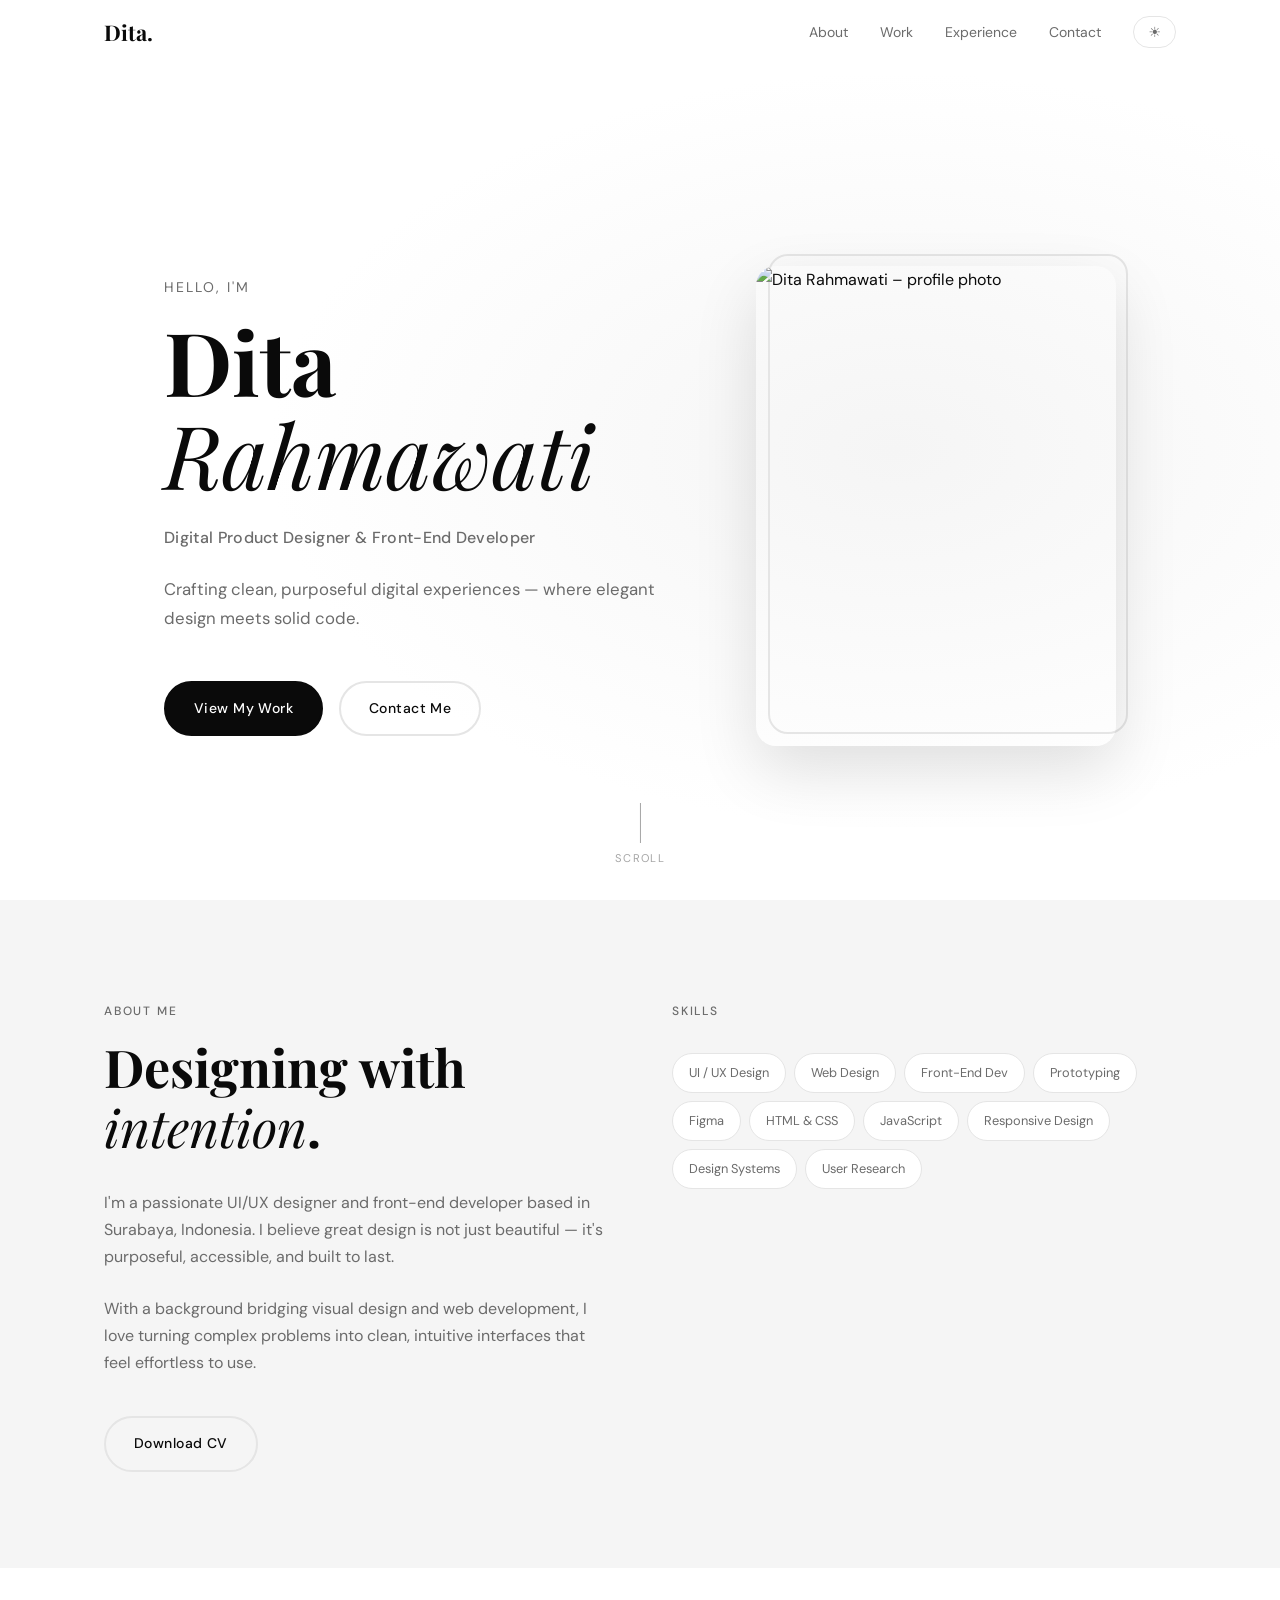
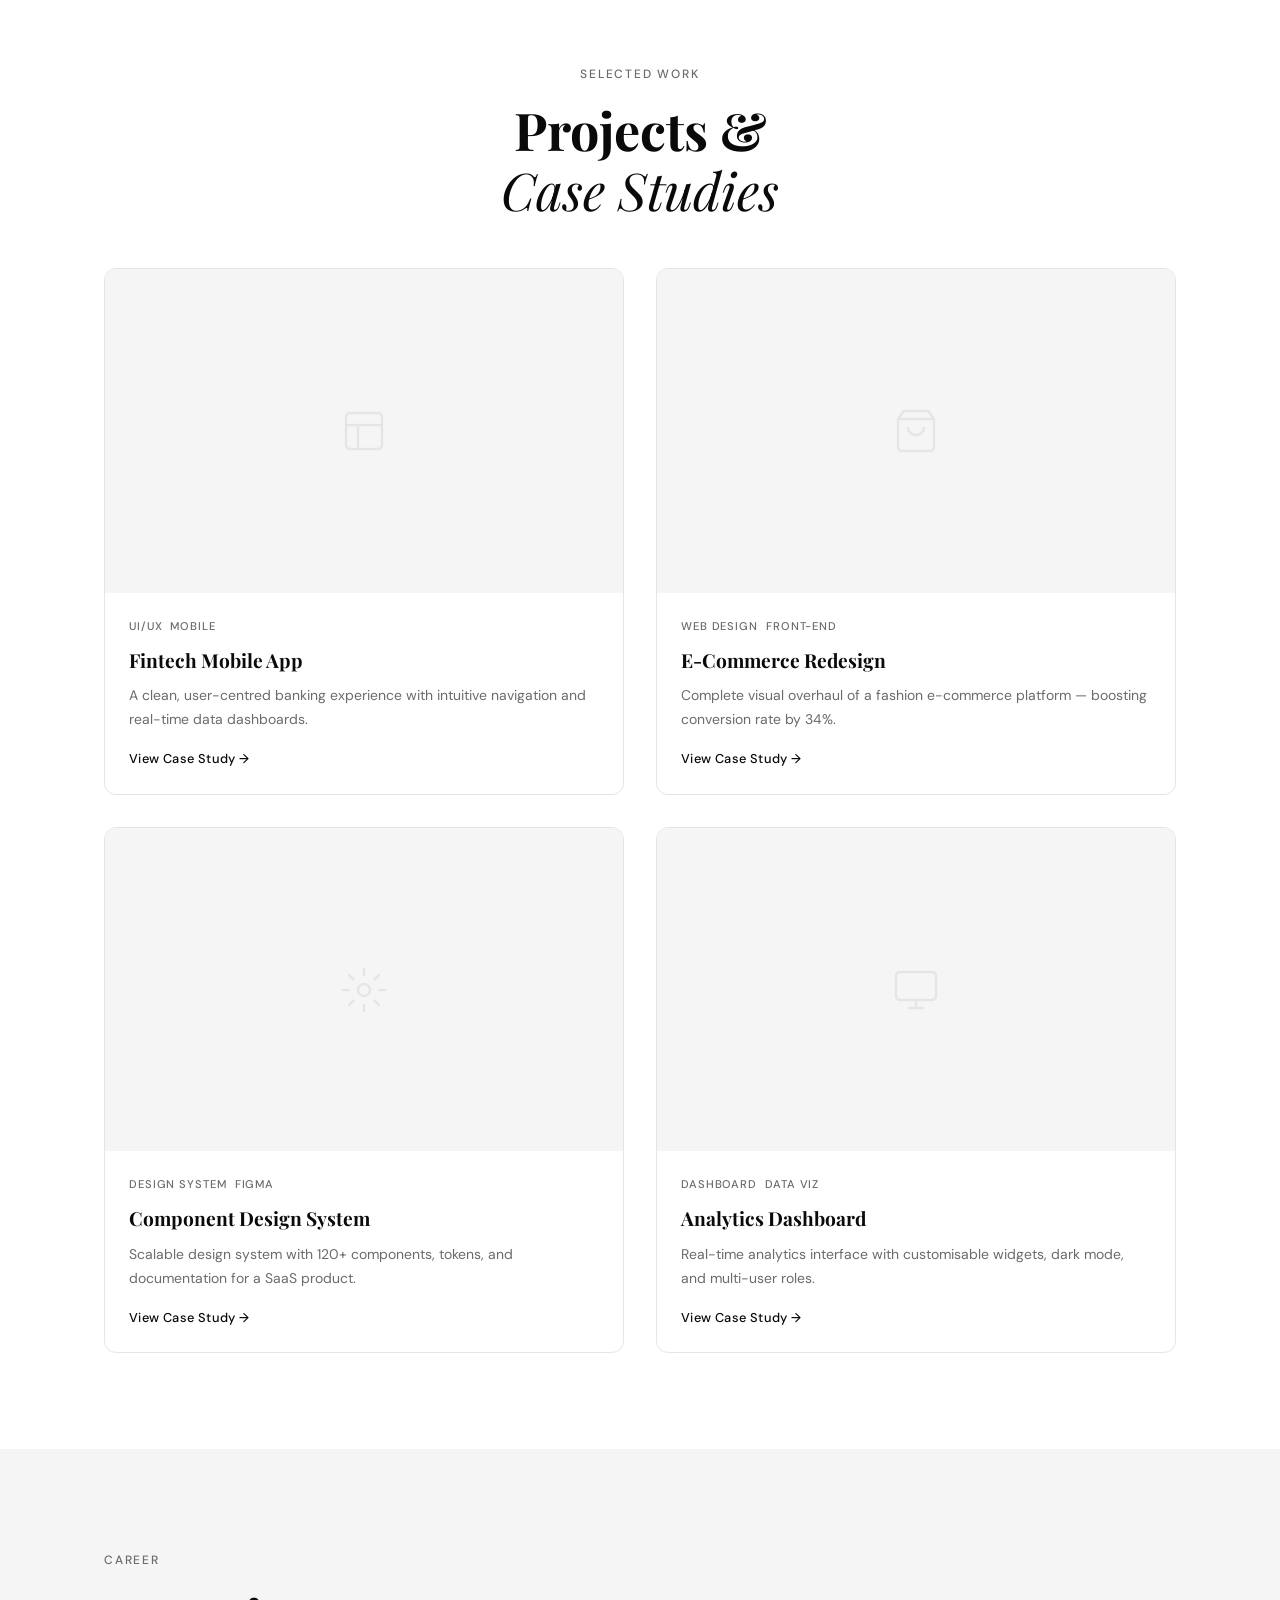
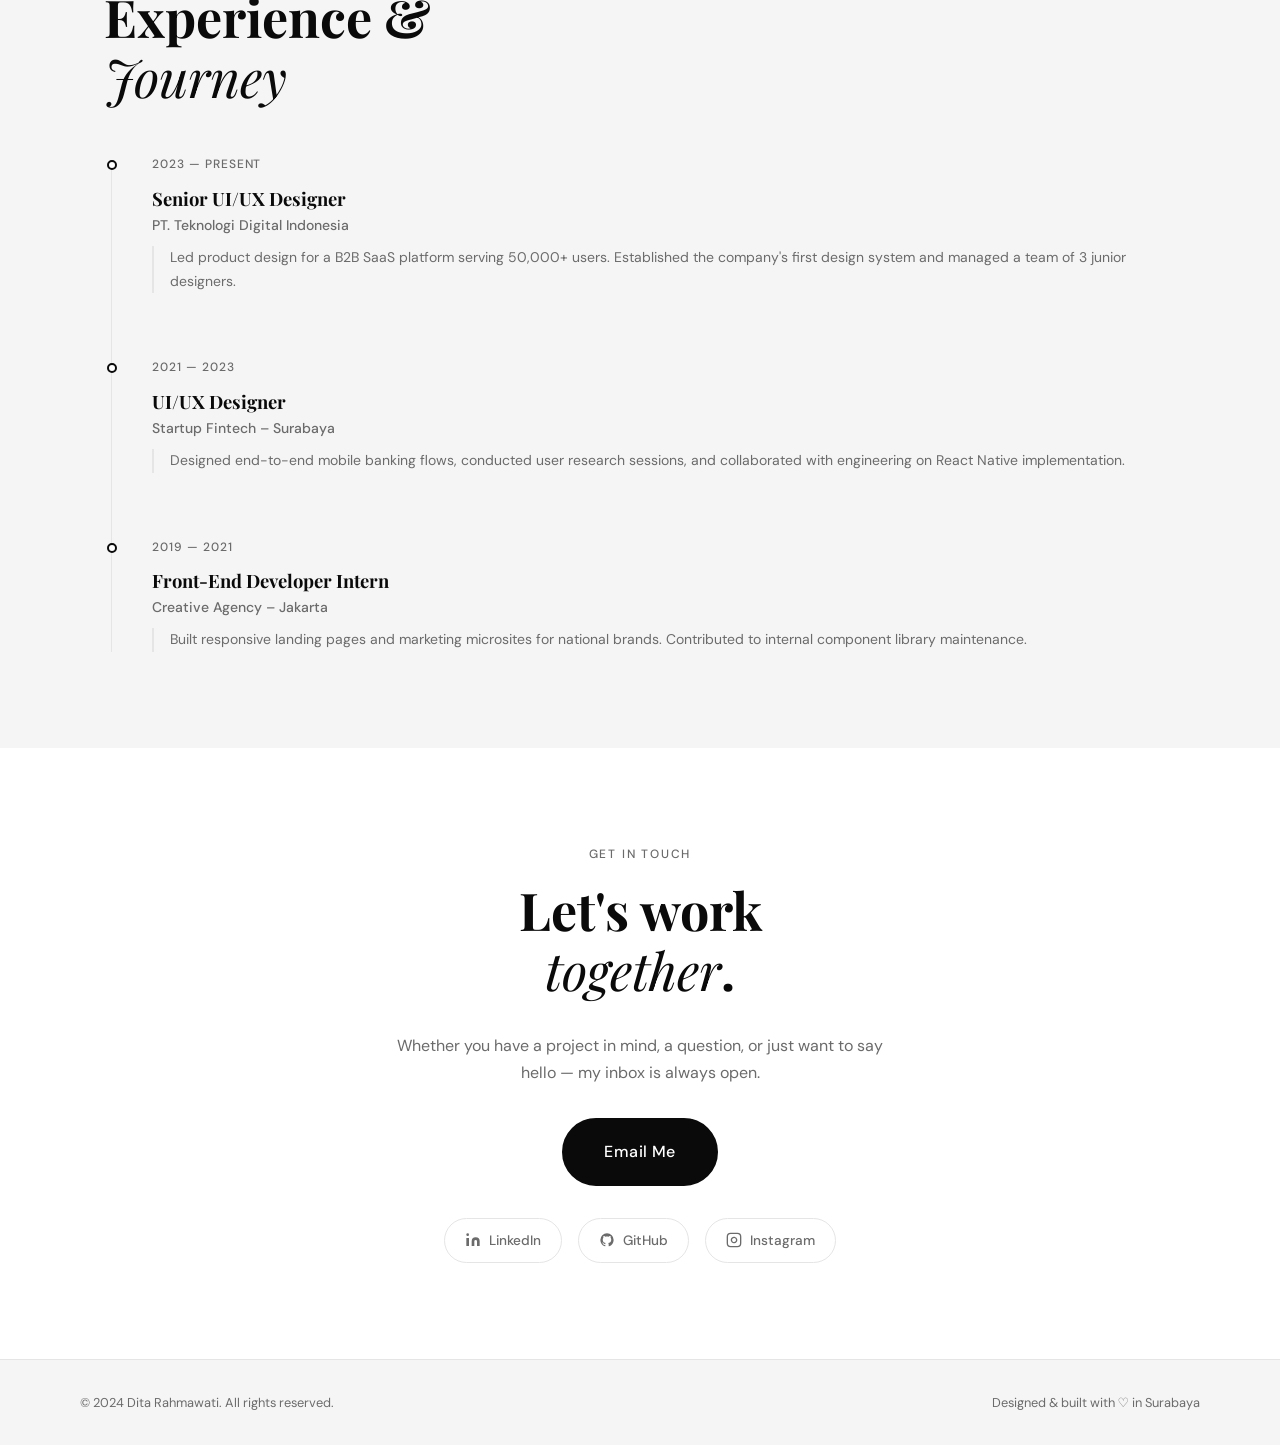
==== index.html @ f89cd0d0 "Add files via upload" ====
<!DOCTYPE html>
<html lang="en">
<head>
  <meta charset="UTF-8" />
  <meta name="viewport" content="width=device-width, initial-scale=1.0" />
  <meta name="description" content="Dita – Digital Product Designer & Developer" />
  <title>Dita | Portfolio</title>

  <!-- Google Fonts: Playfair Display + DM Sans -->
  <link rel="preconnect" href="https://fonts.googleapis.com" />
  <link rel="preconnect" href="https://fonts.gstatic.com" crossorigin />
  <link
    href="https://fonts.googleapis.com/css2?family=Playfair+Display:ital,wght@0,700;1,400&family=DM+Sans:wght@300;400;500&display=swap"
    rel="stylesheet"
  />

  <link rel="stylesheet" href="style.css" />
</head>
<body class="light-mode">

  <!-- ==============================
       NAVIGATION
  ============================== -->
  <nav id="navbar">
    <div class="nav-inner">
      <a href="#hero" class="nav-logo">Dita.</a>
      <ul class="nav-links">
        <li><a href="#about">About</a></li>
        <li><a href="#portfolio">Work</a></li>
        <li><a href="#experience">Experience</a></li>
        <li><a href="#contact">Contact</a></li>
      </ul>
      <div class="nav-actions">
        <!-- Dark mode toggle -->
        <button id="theme-toggle" aria-label="Toggle dark mode" title="Toggle dark mode">
          <span class="icon-sun">☀</span>
          <span class="icon-moon">☾</span>
        </button>
        <!-- Hamburger (mobile) -->
        <button id="hamburger" aria-label="Open menu" aria-expanded="false">
          <span></span><span></span><span></span>
        </button>
      </div>
    </div>
    <!-- Mobile drawer -->
    <div class="mobile-menu" id="mobile-menu" aria-hidden="true">
      <ul>
        <li><a href="#about" class="mob-link">About</a></li>
        <li><a href="#portfolio" class="mob-link">Work</a></li>
        <li><a href="#experience" class="mob-link">Experience</a></li>
        <li><a href="#contact" class="mob-link">Contact</a></li>
      </ul>
    </div>
  </nav>

  <!-- ==============================
       HERO SECTION
  ============================== -->
  <section id="hero">
    <div class="hero-content">
      <!-- Text side -->
      <div class="hero-text">
        <p class="hero-eyebrow">Hello, I'm</p>
        <h1 class="hero-name">Dita<br /><em>Rahmawati</em></h1>
        <p class="hero-title">Digital Product Designer &amp; Front-End Developer</p>
        <p class="hero-tagline">
          Crafting clean, purposeful digital experiences — where elegant design meets solid code.
        </p>
        <div class="hero-cta">
          <a href="#portfolio" class="btn btn-primary">View My Work</a>
          <a href="#contact" class="btn btn-outline">Contact Me</a>
        </div>
      </div>
      <!-- Photo side -->
      <div class="hero-photo-wrap">
        <div class="hero-photo-frame">
          <!-- ✏️  Replace src with your own photo path if needed -->
          <img src="assets/profile.png" alt="Dita Rahmawati – profile photo" class="hero-photo" />
        </div>
        <!-- Decorative accent -->
        <div class="hero-photo-accent"></div>
      </div>
    </div>

    <!-- Scroll indicator -->
    <a href="#about" class="scroll-indicator" aria-label="Scroll down">
      <span class="scroll-line"></span>
      <span class="scroll-label">scroll</span>
    </a>
  </section>

  <!-- ==============================
       ABOUT SECTION
  ============================== -->
  <section id="about">
    <div class="section-inner">
      <div class="about-grid">
        <!-- Bio -->
        <div class="about-bio">
          <span class="section-tag">About Me</span>
          <h2 class="section-heading">Designing with<br /><em>intention</em>.</h2>
          <p>
            I'm a passionate UI/UX designer and front-end developer based in Surabaya, Indonesia.
            I believe great design is not just beautiful — it's purposeful, accessible, and built to last.
          </p>
          <p>
            With a background bridging visual design and web development, I love turning complex
            problems into clean, intuitive interfaces that feel effortless to use.
          </p>
          <!-- ✏️  Edit these links -->
          <a href="assets/cv-dita.pdf" class="btn btn-outline" download>Download CV</a>
        </div>

        <!-- Skills grid -->
        <div class="about-skills">
          <span class="section-tag">Skills</span>
          <div class="skill-grid">
            <!-- ✏️  Add / remove skill chips as needed -->
            <span class="skill-chip">UI / UX Design</span>
            <span class="skill-chip">Web Design</span>
            <span class="skill-chip">Front-End Dev</span>
            <span class="skill-chip">Prototyping</span>
            <span class="skill-chip">Figma</span>
            <span class="skill-chip">HTML &amp; CSS</span>
            <span class="skill-chip">JavaScript</span>
            <span class="skill-chip">Responsive Design</span>
            <span class="skill-chip">Design Systems</span>
            <span class="skill-chip">User Research</span>
          </div>
        </div>
      </div>
    </div>
  </section>

  <!-- ==============================
       PORTFOLIO SECTION
  ============================== -->
  <section id="portfolio">
    <div class="section-inner">
      <span class="section-tag center">Selected Work</span>
      <h2 class="section-heading center">Projects &amp;<br /><em>Case Studies</em></h2>

      <div class="portfolio-grid">

        <!-- ✏️  Project Card 1 -->
        <article class="project-card">
          <a href="#" class="card-img-link" target="_blank" rel="noopener" aria-label="View Fintech App project">
            <div class="card-img-wrap">
              <!-- Replace with actual project screenshot -->
              <div class="card-img-placeholder" aria-hidden="true">
                <svg viewBox="0 0 24 24" fill="none" stroke="currentColor" stroke-width="1.2"><rect x="3" y="3" width="18" height="18" rx="2"/><path d="M3 9h18M9 21V9"/></svg>
              </div>
              <div class="card-overlay">
                <span>View Project →</span>
              </div>
            </div>
          </a>
          <div class="card-body">
            <div class="card-tags"><span>UI/UX</span><span>Mobile</span></div>
            <h3>Fintech Mobile App</h3>
            <p>A clean, user-centred banking experience with intuitive navigation and real-time data dashboards.</p>
            <a href="#" class="card-link" target="_blank" rel="noopener">View Case Study →</a>
          </div>
        </article>

        <!-- ✏️  Project Card 2 -->
        <article class="project-card">
          <a href="#" class="card-img-link" target="_blank" rel="noopener" aria-label="View E-commerce project">
            <div class="card-img-wrap">
              <div class="card-img-placeholder" aria-hidden="true">
                <svg viewBox="0 0 24 24" fill="none" stroke="currentColor" stroke-width="1.2"><path d="M6 2 3 6v14a2 2 0 0 0 2 2h14a2 2 0 0 0 2-2V6l-3-4z"/><line x1="3" y1="6" x2="21" y2="6"/><path d="M16 10a4 4 0 0 1-8 0"/></svg>
              </div>
              <div class="card-overlay"><span>View Project →</span></div>
            </div>
          </a>
          <div class="card-body">
            <div class="card-tags"><span>Web Design</span><span>Front-End</span></div>
            <h3>E-Commerce Redesign</h3>
            <p>Complete visual overhaul of a fashion e-commerce platform — boosting conversion rate by 34%.</p>
            <a href="#" class="card-link" target="_blank" rel="noopener">View Case Study →</a>
          </div>
        </article>

        <!-- ✏️  Project Card 3 -->
        <article class="project-card">
          <a href="#" class="card-img-link" target="_blank" rel="noopener" aria-label="View Design System project">
            <div class="card-img-wrap">
              <div class="card-img-placeholder" aria-hidden="true">
                <svg viewBox="0 0 24 24" fill="none" stroke="currentColor" stroke-width="1.2"><circle cx="12" cy="12" r="3"/><path d="M12 1v4M12 19v4M4.22 4.22l2.83 2.83M16.95 16.95l2.83 2.83M1 12h4M19 12h4M4.22 19.78l2.83-2.83M16.95 7.05l2.83-2.83"/></svg>
              </div>
              <div class="card-overlay"><span>View Project →</span></div>
            </div>
          </a>
          <div class="card-body">
            <div class="card-tags"><span>Design System</span><span>Figma</span></div>
            <h3>Component Design System</h3>
            <p>Scalable design system with 120+ components, tokens, and documentation for a SaaS product.</p>
            <a href="#" class="card-link" target="_blank" rel="noopener">View Case Study →</a>
          </div>
        </article>

        <!-- ✏️  Project Card 4 -->
        <article class="project-card">
          <a href="#" class="card-img-link" target="_blank" rel="noopener" aria-label="View Dashboard project">
            <div class="card-img-wrap">
              <div class="card-img-placeholder" aria-hidden="true">
                <svg viewBox="0 0 24 24" fill="none" stroke="currentColor" stroke-width="1.2"><rect x="2" y="3" width="20" height="14" rx="2"/><path d="M8 21h8M12 17v4"/></svg>
              </div>
              <div class="card-overlay"><span>View Project →</span></div>
            </div>
          </a>
          <div class="card-body">
            <div class="card-tags"><span>Dashboard</span><span>Data Viz</span></div>
            <h3>Analytics Dashboard</h3>
            <p>Real-time analytics interface with customisable widgets, dark mode, and multi-user roles.</p>
            <a href="#" class="card-link" target="_blank" rel="noopener">View Case Study →</a>
          </div>
        </article>

      </div><!-- /portfolio-grid -->
    </div>
  </section>

  <!-- ==============================
       EXPERIENCE SECTION
  ============================== -->
  <section id="experience">
    <div class="section-inner">
      <span class="section-tag">Career</span>
      <h2 class="section-heading">Experience &amp;<br /><em>Journey</em></h2>

      <!-- ✏️  Edit timeline items below -->
      <div class="timeline">

        <div class="timeline-item">
          <div class="timeline-dot"></div>
          <div class="timeline-date">2023 — Present</div>
          <div class="timeline-content">
            <h3>Senior UI/UX Designer</h3>
            <p class="timeline-company">PT. Teknologi Digital Indonesia</p>
            <p>Led product design for a B2B SaaS platform serving 50,000+ users. Established the company's first design system and managed a team of 3 junior designers.</p>
          </div>
        </div>

        <div class="timeline-item">
          <div class="timeline-dot"></div>
          <div class="timeline-date">2021 — 2023</div>
          <div class="timeline-content">
            <h3>UI/UX Designer</h3>
            <p class="timeline-company">Startup Fintech – Surabaya</p>
            <p>Designed end-to-end mobile banking flows, conducted user research sessions, and collaborated with engineering on React Native implementation.</p>
          </div>
        </div>

        <div class="timeline-item">
          <div class="timeline-dot"></div>
          <div class="timeline-date">2019 — 2021</div>
          <div class="timeline-content">
            <h3>Front-End Developer Intern</h3>
            <p class="timeline-company">Creative Agency – Jakarta</p>
            <p>Built responsive landing pages and marketing microsites for national brands. Contributed to internal component library maintenance.</p>
          </div>
        </div>

      </div><!-- /timeline -->
    </div>
  </section>

  <!-- ==============================
       CONTACT SECTION
  ============================== -->
  <section id="contact">
    <div class="section-inner contact-inner">
      <span class="section-tag center">Get In Touch</span>
      <h2 class="section-heading center">Let's work<br /><em>together</em>.</h2>
      <p class="contact-sub">
        Whether you have a project in mind, a question, or just want to say hello —
        my inbox is always open.
      </p>

      <!-- ✏️  Replace with your email -->
      <a href="mailto:dita@example.com" class="btn btn-primary btn-large">
        Email Me
      </a>

      <!-- Social links -->
      <div class="social-links">
        <!-- ✏️  Replace href with your actual profile URLs -->
        <a href="https://linkedin.com/in/yourname" target="_blank" rel="noopener" aria-label="LinkedIn" class="social-btn">
          <svg viewBox="0 0 24 24" fill="currentColor"><path d="M16 8a6 6 0 0 1 6 6v7h-4v-7a2 2 0 0 0-2-2 2 2 0 0 0-2 2v7h-4v-7a6 6 0 0 1 6-6zM2 9h4v12H2z"/><circle cx="4" cy="4" r="2"/></svg>
          LinkedIn
        </a>
        <a href="https://github.com/yourname" target="_blank" rel="noopener" aria-label="GitHub" class="social-btn">
          <svg viewBox="0 0 24 24" fill="currentColor"><path d="M12 2A10 10 0 0 0 2 12c0 4.42 2.87 8.17 6.84 9.5.5.08.66-.23.66-.5v-1.69c-2.77.6-3.36-1.34-3.36-1.34-.46-1.16-1.11-1.47-1.11-1.47-.91-.62.07-.6.07-.6 1 .07 1.53 1.03 1.53 1.03.87 1.52 2.34 1.07 2.91.83.09-.65.35-1.09.63-1.34-2.22-.25-4.55-1.11-4.55-4.92 0-1.11.38-2 1.03-2.71-.1-.25-.45-1.29.1-2.64 0 0 .84-.27 2.75 1.02.79-.22 1.65-.33 2.5-.33.85 0 1.71.11 2.5.33 1.91-1.29 2.75-1.02 2.75-1.02.55 1.35.2 2.39.1 2.64.65.71 1.03 1.6 1.03 2.71 0 3.82-2.34 4.66-4.57 4.91.36.31.69.92.69 1.85V21c0 .27.16.59.67.5C19.14 20.16 22 16.42 22 12A10 10 0 0 0 12 2z"/></svg>
          GitHub
        </a>
        <a href="https://instagram.com/yourname" target="_blank" rel="noopener" aria-label="Instagram" class="social-btn">
          <svg viewBox="0 0 24 24" fill="none" stroke="currentColor" stroke-width="2"><rect x="2" y="2" width="20" height="20" rx="5" ry="5"/><path d="M16 11.37A4 4 0 1 1 12.63 8 4 4 0 0 1 16 11.37z"/><line x1="17.5" y1="6.5" x2="17.51" y2="6.5"/></svg>
          Instagram
        </a>
      </div>
    </div>
  </section>

  <!-- ==============================
       FOOTER
  ============================== -->
  <footer id="footer">
    <div class="footer-inner">
      <p class="footer-copy">© 2024 Dita Rahmawati. All rights reserved.</p>
      <p class="footer-credit">Designed &amp; built with ♡ in Surabaya</p>
    </div>
  </footer>

  <script src="script.js"></script>
</body>
</html>
---- style.css ----
/* ============================================================
   DITA PORTFOLIO — style.css
   Monochrome minimalist aesthetic
   8px grid system · Mobile-first · CSS custom properties
   ============================================================ */

/* ── 1. CUSTOM PROPERTIES (tokens) ─────────────────────────── */
:root {
  /* Colors — light mode */
  --bg:          #ffffff;
  --bg-subtle:   #f5f5f5;
  --bg-card:     #ffffff;
  --border:      #e5e5e5;
  --text:        #0a0a0a;
  --text-muted:  #6b6b6b;
  --accent:      #0a0a0a;          /* primary accent = near-black */
  --accent-inv:  #ffffff;

  /* Shadows */
  --shadow-sm:   0 2px 8px rgba(0,0,0,.06);
  --shadow-md:   0 8px 32px rgba(0,0,0,.09);
  --shadow-lg:   0 24px 64px rgba(0,0,0,.12);

  /* Typography */
  --font-display: 'Playfair Display', Georgia, serif;
  --font-body:    'DM Sans', system-ui, sans-serif;

  /* Spacing (8px grid) */
  --sp-1:  8px;
  --sp-2:  16px;
  --sp-3:  24px;
  --sp-4:  32px;
  --sp-5:  48px;
  --sp-6:  64px;
  --sp-7:  96px;
  --sp-8:  128px;

  /* Layout */
  --max-w:        1120px;
  --radius-sm:    8px;
  --radius-md:    12px;
  --radius-lg:    20px;
  --radius-pill:  999px;

  /* Transitions */
  --ease: cubic-bezier(.4,0,.2,1);
  --dur:  .3s;
}

/* Dark mode overrides */
body.dark-mode {
  --bg:          #0a0a0a;
  --bg-subtle:   #141414;
  --bg-card:     #141414;
  --border:      #222222;
  --text:        #f0f0f0;
  --text-muted:  #888888;
  --accent:      #f0f0f0;
  --accent-inv:  #0a0a0a;
  --shadow-sm:   0 2px 8px rgba(0,0,0,.4);
  --shadow-md:   0 8px 32px rgba(0,0,0,.5);
  --shadow-lg:   0 24px 64px rgba(0,0,0,.6);
}

/* ── 2. RESET & BASE ────────────────────────────────────────── */
*, *::before, *::after { box-sizing: border-box; margin: 0; padding: 0; }

html {
  scroll-behavior: smooth;
  font-size: 16px;
  -webkit-font-smoothing: antialiased;
}

body {
  font-family: var(--font-body);
  background: var(--bg);
  color: var(--text);
  line-height: 1.7;
  transition: background var(--dur) var(--ease), color var(--dur) var(--ease);
  overflow-x: hidden;
}

img { display: block; max-width: 100%; }
a  { color: inherit; text-decoration: none; }
ul { list-style: none; }
button { cursor: pointer; font-family: inherit; }

/* ── 3. TYPOGRAPHY SCALE ────────────────────────────────────── */
.section-heading {
  font-family: var(--font-display);
  font-size: clamp(2rem, 5vw, 3.25rem);
  line-height: 1.15;
  font-weight: 700;
  color: var(--text);
  margin-bottom: var(--sp-4);
}
.section-heading em { font-style: italic; font-weight: 400; }
.section-heading.center { text-align: center; }

.section-tag {
  display: inline-block;
  font-size: .75rem;
  font-weight: 500;
  letter-spacing: .15em;
  text-transform: uppercase;
  color: var(--text-muted);
  margin-bottom: var(--sp-2);
}
.section-tag.center { display: block; text-align: center; }

/* ── 4. LAYOUT UTILITIES ────────────────────────────────────── */
.section-inner {
  max-width: var(--max-w);
  margin: 0 auto;
  padding: var(--sp-7) var(--sp-3);
}

/* ── 5. BUTTONS ─────────────────────────────────────────────── */
.btn {
  display: inline-flex;
  align-items: center;
  gap: var(--sp-1);
  padding: 14px 28px;
  border-radius: var(--radius-pill);
  font-size: .875rem;
  font-weight: 500;
  letter-spacing: .03em;
  border: 2px solid transparent;
  transition: background var(--dur) var(--ease),
              color var(--dur) var(--ease),
              transform var(--dur) var(--ease),
              box-shadow var(--dur) var(--ease);
}
.btn:hover { transform: translateY(-2px); }

.btn-primary {
  background: var(--accent);
  color: var(--accent-inv);
  border-color: var(--accent);
}
.btn-primary:hover {
  opacity: .85;
  box-shadow: 0 8px 24px rgba(0,0,0,.15);
}

.btn-outline {
  background: transparent;
  color: var(--text);
  border-color: var(--border);
}
.btn-outline:hover {
  background: var(--bg-subtle);
  border-color: var(--text-muted);
}

.btn-large { padding: 18px 40px; font-size: 1rem; }

/* ── 6. NAVBAR ──────────────────────────────────────────────── */
#navbar {
  position: fixed;
  top: 0; left: 0; right: 0;
  z-index: 100;
  background: rgba(255,255,255,.85);
  backdrop-filter: blur(16px);
  -webkit-backdrop-filter: blur(16px);
  border-bottom: 1px solid transparent;
  transition: background var(--dur) var(--ease),
              border-color var(--dur) var(--ease);
}
body.dark-mode #navbar {
  background: rgba(10,10,10,.85);
}
#navbar.scrolled {
  border-bottom-color: var(--border);
  box-shadow: var(--shadow-sm);
}

.nav-inner {
  max-width: var(--max-w);
  margin: 0 auto;
  padding: 0 var(--sp-3);
  height: 64px;
  display: flex;
  align-items: center;
  gap: var(--sp-4);
}

.nav-logo {
  font-family: var(--font-display);
  font-size: 1.35rem;
  font-weight: 700;
  margin-right: auto;
  color: var(--text);
  transition: opacity var(--dur) var(--ease);
}
.nav-logo:hover { opacity: .65; }

.nav-links {
  display: none;
  gap: var(--sp-4);
}
@media (min-width: 768px) {
  .nav-links { display: flex; }
}
.nav-links a {
  font-size: .875rem;
  font-weight: 400;
  color: var(--text-muted);
  transition: color var(--dur) var(--ease);
  position: relative;
}
.nav-links a::after {
  content: '';
  position: absolute;
  bottom: -2px; left: 0;
  width: 0; height: 1px;
  background: var(--text);
  transition: width var(--dur) var(--ease);
}
.nav-links a:hover { color: var(--text); }
.nav-links a:hover::after { width: 100%; }

.nav-actions {
  display: flex;
  align-items: center;
  gap: var(--sp-2);
}

/* Theme toggle */
#theme-toggle {
  background: none;
  border: 1px solid var(--border);
  border-radius: var(--radius-pill);
  padding: 6px 14px;
  font-size: .875rem;
  color: var(--text-muted);
  transition: background var(--dur) var(--ease),
              color var(--dur) var(--ease),
              border-color var(--dur) var(--ease);
}
#theme-toggle:hover { background: var(--bg-subtle); color: var(--text); }
body.light-mode .icon-moon { display: none; }
body.dark-mode  .icon-sun  { display: none; }

/* Hamburger */
#hamburger {
  display: flex;
  flex-direction: column;
  gap: 5px;
  padding: 8px;
  background: none;
  border: none;
}
@media (min-width: 768px) { #hamburger { display: none; } }
#hamburger span {
  display: block;
  width: 22px; height: 1.5px;
  background: var(--text);
  transition: transform var(--dur) var(--ease), opacity var(--dur) var(--ease);
}
#hamburger.open span:nth-child(1) { transform: translateY(6.5px) rotate(45deg); }
#hamburger.open span:nth-child(2) { opacity: 0; }
#hamburger.open span:nth-child(3) { transform: translateY(-6.5px) rotate(-45deg); }

/* Mobile menu drawer */
.mobile-menu {
  max-height: 0;
  overflow: hidden;
  transition: max-height .4s var(--ease);
  border-top: 1px solid transparent;
}
.mobile-menu.open {
  max-height: 280px;
  border-top-color: var(--border);
}
.mobile-menu ul { padding: var(--sp-2) var(--sp-3) var(--sp-3); }
.mobile-menu li + li { margin-top: var(--sp-2); }
.mobile-menu a {
  font-size: 1.05rem;
  color: var(--text-muted);
  transition: color var(--dur) var(--ease);
}
.mobile-menu a:hover { color: var(--text); }

/* ── 7. HERO SECTION ────────────────────────────────────────── */
#hero {
  min-height: 100dvh;
  display: flex;
  flex-direction: column;
  justify-content: center;
  padding-top: 64px;          /* offset navbar */
  background: var(--bg);
  position: relative;
  overflow: hidden;
}

/* Subtle background grain/texture */
#hero::before {
  content: '';
  position: absolute;
  inset: 0;
  background-image:
    radial-gradient(ellipse 70% 60% at 70% 50%,
      var(--bg-subtle) 0%, transparent 70%);
  pointer-events: none;
}

.hero-content {
  max-width: var(--max-w);
  margin: 0 auto;
  padding: var(--sp-7) var(--sp-3) var(--sp-5);
  display: flex;
  align-items: center;
  gap: var(--sp-6);
  position: relative;
  z-index: 1;
}

.hero-text { flex: 1; }

.hero-eyebrow {
  font-size: .875rem;
  letter-spacing: .15em;
  text-transform: uppercase;
  color: var(--text-muted);
  margin-bottom: var(--sp-2);
}

.hero-name {
  font-family: var(--font-display);
  font-size: clamp(3rem, 8vw, 5.5rem);
  line-height: 1.05;
  font-weight: 700;
  color: var(--text);
  margin-bottom: var(--sp-3);
}
.hero-name em { font-style: italic; font-weight: 400; }

.hero-title {
  font-size: 1rem;
  font-weight: 500;
  color: var(--text-muted);
  margin-bottom: var(--sp-3);
  letter-spacing: .02em;
}

.hero-tagline {
  font-size: 1.05rem;
  color: var(--text-muted);
  max-width: 44ch;
  margin-bottom: var(--sp-5);
}

.hero-cta {
  display: flex;
  flex-wrap: wrap;
  gap: var(--sp-2);
}

/* Photo */
.hero-photo-wrap {
  flex-shrink: 0;
  position: relative;
  width: clamp(200px, 30vw, 360px);
  display: none;          /* hidden on small mobile, shown via MQ */
}
@media (min-width: 640px) { .hero-photo-wrap { display: block; } }

.hero-photo-frame {
  width: 100%;
  aspect-ratio: 3 / 4;
  border-radius: var(--radius-lg);
  overflow: hidden;
  position: relative;
  z-index: 1;
  box-shadow: var(--shadow-lg);
}
.hero-photo {
  width: 100%; height: 100%;
  object-fit: cover;
  object-position: top center;
  filter: grayscale(20%);
  transition: filter var(--dur) var(--ease);
}
.hero-photo-frame:hover .hero-photo { filter: grayscale(0%); }

.hero-photo-accent {
  position: absolute;
  inset: -12px -12px 12px 12px;
  border: 2px solid var(--border);
  border-radius: var(--radius-lg);
  z-index: 0;
  transition: border-color var(--dur) var(--ease);
}

/* Scroll indicator */
.scroll-indicator {
  position: absolute;
  bottom: var(--sp-4);
  left: 50%;
  transform: translateX(-50%);
  display: flex;
  flex-direction: column;
  align-items: center;
  gap: 6px;
  color: var(--text-muted);
  font-size: .7rem;
  letter-spacing: .12em;
  text-transform: uppercase;
  opacity: .6;
  transition: opacity var(--dur) var(--ease);
  animation: scrollBounce 2s ease-in-out infinite;
}
.scroll-indicator:hover { opacity: 1; }
.scroll-line {
  display: block;
  width: 1px; height: 40px;
  background: var(--text-muted);
}
@keyframes scrollBounce {
  0%, 100% { transform: translateX(-50%) translateY(0); }
  50%       { transform: translateX(-50%) translateY(6px); }
}

/* ── 8. ABOUT SECTION ───────────────────────────────────────── */
#about {
  background: var(--bg-subtle);
  transition: background var(--dur) var(--ease);
}

.about-grid {
  display: grid;
  gap: var(--sp-6);
  grid-template-columns: 1fr;
}
@media (min-width: 768px) {
  .about-grid { grid-template-columns: 1fr 1fr; align-items: start; }
}

.about-bio p {
  color: var(--text-muted);
  margin-bottom: var(--sp-3);
}
.about-bio .btn { margin-top: var(--sp-2); }

.skill-grid {
  display: flex;
  flex-wrap: wrap;
  gap: var(--sp-1);
  margin-top: var(--sp-2);
}
.skill-chip {
  display: inline-block;
  padding: 8px 16px;
  border: 1px solid var(--border);
  border-radius: var(--radius-pill);
  font-size: .8rem;
  font-weight: 400;
  color: var(--text-muted);
  background: var(--bg-card);
  transition: border-color var(--dur) var(--ease),
              color var(--dur) var(--ease),
              background var(--dur) var(--ease),
              transform var(--dur) var(--ease);
}
.skill-chip:hover {
  border-color: var(--text);
  color: var(--text);
  background: var(--bg-subtle);
  transform: translateY(-1px);
}

/* ── 9. PORTFOLIO SECTION ───────────────────────────────────── */
#portfolio {
  background: var(--bg);
  transition: background var(--dur) var(--ease);
}

.portfolio-grid {
  display: grid;
  gap: var(--sp-3);
  grid-template-columns: 1fr;
  margin-top: var(--sp-5);
}
@media (min-width: 600px) {
  .portfolio-grid { grid-template-columns: repeat(2, 1fr); }
}
@media (min-width: 960px) {
  .portfolio-grid { gap: var(--sp-4); }
}

/* Project card */
.project-card {
  background: var(--bg-card);
  border: 1px solid var(--border);
  border-radius: var(--radius-md);
  overflow: hidden;
  display: flex;
  flex-direction: column;
  transition: transform var(--dur) var(--ease),
              box-shadow var(--dur) var(--ease),
              border-color var(--dur) var(--ease);
}
.project-card:hover {
  transform: translateY(-6px);
  box-shadow: var(--shadow-lg);
  border-color: var(--text-muted);
}

.card-img-link { display: block; }
.card-img-wrap {
  position: relative;
  overflow: hidden;
  aspect-ratio: 16 / 10;
  background: var(--bg-subtle);
}

/* Placeholder (replace with real images) */
.card-img-placeholder {
  width: 100%; height: 100%;
  display: flex;
  align-items: center;
  justify-content: center;
}
.card-img-placeholder svg {
  width: 48px; height: 48px;
  color: var(--border);
}
/* If real img is used */
.card-img-wrap img {
  width: 100%; height: 100%;
  object-fit: cover;
  transition: transform .5s var(--ease);
}
.project-card:hover .card-img-wrap img { transform: scale(1.04); }

/* Hover overlay */
.card-overlay {
  position: absolute;
  inset: 0;
  background: rgba(0,0,0,.55);
  display: flex;
  align-items: center;
  justify-content: center;
  color: #fff;
  font-size: .875rem;
  font-weight: 500;
  letter-spacing: .04em;
  opacity: 0;
  transition: opacity var(--dur) var(--ease);
}
.project-card:hover .card-overlay { opacity: 1; }

.card-body { padding: var(--sp-3); flex: 1; display: flex; flex-direction: column; }

.card-tags {
  display: flex;
  gap: var(--sp-1);
  flex-wrap: wrap;
  margin-bottom: var(--sp-1);
}
.card-tags span {
  font-size: .7rem;
  font-weight: 500;
  letter-spacing: .08em;
  text-transform: uppercase;
  color: var(--text-muted);
}

.card-body h3 {
  font-family: var(--font-display);
  font-size: 1.2rem;
  font-weight: 700;
  margin-bottom: var(--sp-1);
  color: var(--text);
}
.card-body p {
  font-size: .875rem;
  color: var(--text-muted);
  flex: 1;
  margin-bottom: var(--sp-2);
}
.card-link {
  font-size: .8rem;
  font-weight: 500;
  color: var(--text);
  letter-spacing: .03em;
  display: inline-flex;
  align-items: center;
  transition: gap var(--dur) var(--ease);
}
.card-link:hover { text-decoration: underline; text-underline-offset: 3px; }

/* ── 10. EXPERIENCE / TIMELINE ──────────────────────────────── */
#experience { background: var(--bg-subtle); transition: background var(--dur) var(--ease); }

.timeline {
  margin-top: var(--sp-5);
  position: relative;
  padding-left: var(--sp-5);
}

/* Vertical line */
.timeline::before {
  content: '';
  position: absolute;
  top: 6px; bottom: 0;
  left: 7px;
  width: 1px;
  background: var(--border);
}

.timeline-item {
  position: relative;
  margin-bottom: var(--sp-6);
}
.timeline-item:last-child { margin-bottom: 0; }

/* Dot */
.timeline-dot {
  position: absolute;
  left: calc(-1 * var(--sp-5) + 3px);
  top: 6px;
  width: 10px; height: 10px;
  border: 2px solid var(--text);
  border-radius: 50%;
  background: var(--bg);
  transition: background var(--dur) var(--ease), border-color var(--dur) var(--ease);
}
.timeline-item:hover .timeline-dot {
  background: var(--text);
}

.timeline-date {
  font-size: .75rem;
  font-weight: 500;
  letter-spacing: .08em;
  text-transform: uppercase;
  color: var(--text-muted);
  margin-bottom: var(--sp-1);
}

.timeline-content h3 {
  font-family: var(--font-display);
  font-size: 1.15rem;
  font-weight: 700;
  color: var(--text);
}
.timeline-company {
  font-size: .875rem;
  font-weight: 500;
  color: var(--text-muted);
  margin-bottom: var(--sp-1);
}
.timeline-content p:last-child {
  font-size: .875rem;
  color: var(--text-muted);
  border-left: 2px solid var(--border);
  padding-left: var(--sp-2);
  margin-top: var(--sp-1);
}

/* ── 11. CONTACT SECTION ────────────────────────────────────── */
#contact {
  background: var(--bg);
  transition: background var(--dur) var(--ease);
}

.contact-inner {
  display: flex;
  flex-direction: column;
  align-items: center;
  text-align: center;
}
.contact-sub {
  max-width: 46ch;
  color: var(--text-muted);
  margin-bottom: var(--sp-4);
}

.social-links {
  display: flex;
  flex-wrap: wrap;
  justify-content: center;
  gap: var(--sp-2);
  margin-top: var(--sp-4);
}

.social-btn {
  display: inline-flex;
  align-items: center;
  gap: 8px;
  padding: 10px 20px;
  border: 1px solid var(--border);
  border-radius: var(--radius-pill);
  font-size: .85rem;
  font-weight: 500;
  color: var(--text-muted);
  transition: border-color var(--dur) var(--ease),
              color var(--dur) var(--ease),
              background var(--dur) var(--ease),
              transform var(--dur) var(--ease);
}
.social-btn svg { width: 16px; height: 16px; }
.social-btn:hover {
  border-color: var(--text);
  color: var(--text);
  background: var(--bg-subtle);
  transform: translateY(-2px);
}

/* ── 12. FOOTER ─────────────────────────────────────────────── */
#footer {
  background: var(--bg-subtle);
  border-top: 1px solid var(--border);
  padding: var(--sp-4) var(--sp-3);
  transition: background var(--dur) var(--ease);
}

.footer-inner {
  max-width: var(--max-w);
  margin: 0 auto;
  display: flex;
  justify-content: space-between;
  align-items: center;
  flex-wrap: wrap;
  gap: var(--sp-2);
}

.footer-copy, .footer-credit {
  font-size: .8rem;
  color: var(--text-muted);
}

/* ── 13. ANIMATIONS (enter on scroll) ──────────────────────── */
.fade-up {
  opacity: 0;
  transform: translateY(32px);
  transition: opacity .7s var(--ease), transform .7s var(--ease);
}
.fade-up.visible {
  opacity: 1;
  transform: none;
}

/* Staggered children */
.stagger > * { transition-delay: calc(var(--i, 0) * 80ms); }

/* ── 14. SELECTION ──────────────────────────────────────────── */
::selection {
  background: var(--text);
  color: var(--bg);
}

/* ── 15. FOCUS STYLES (accessibility) ──────────────────────── */
:focus-visible {
  outline: 2px solid var(--text);
  outline-offset: 3px;
  border-radius: 3px;
}

/* ── 16. SCROLLBAR ──────────────────────────────────────────── */
::-webkit-scrollbar { width: 6px; }
::-webkit-scrollbar-track { background: var(--bg); }
::-webkit-scrollbar-thumb { background: var(--border); border-radius: 3px; }
::-webkit-scrollbar-thumb:hover { background: var(--text-muted); }
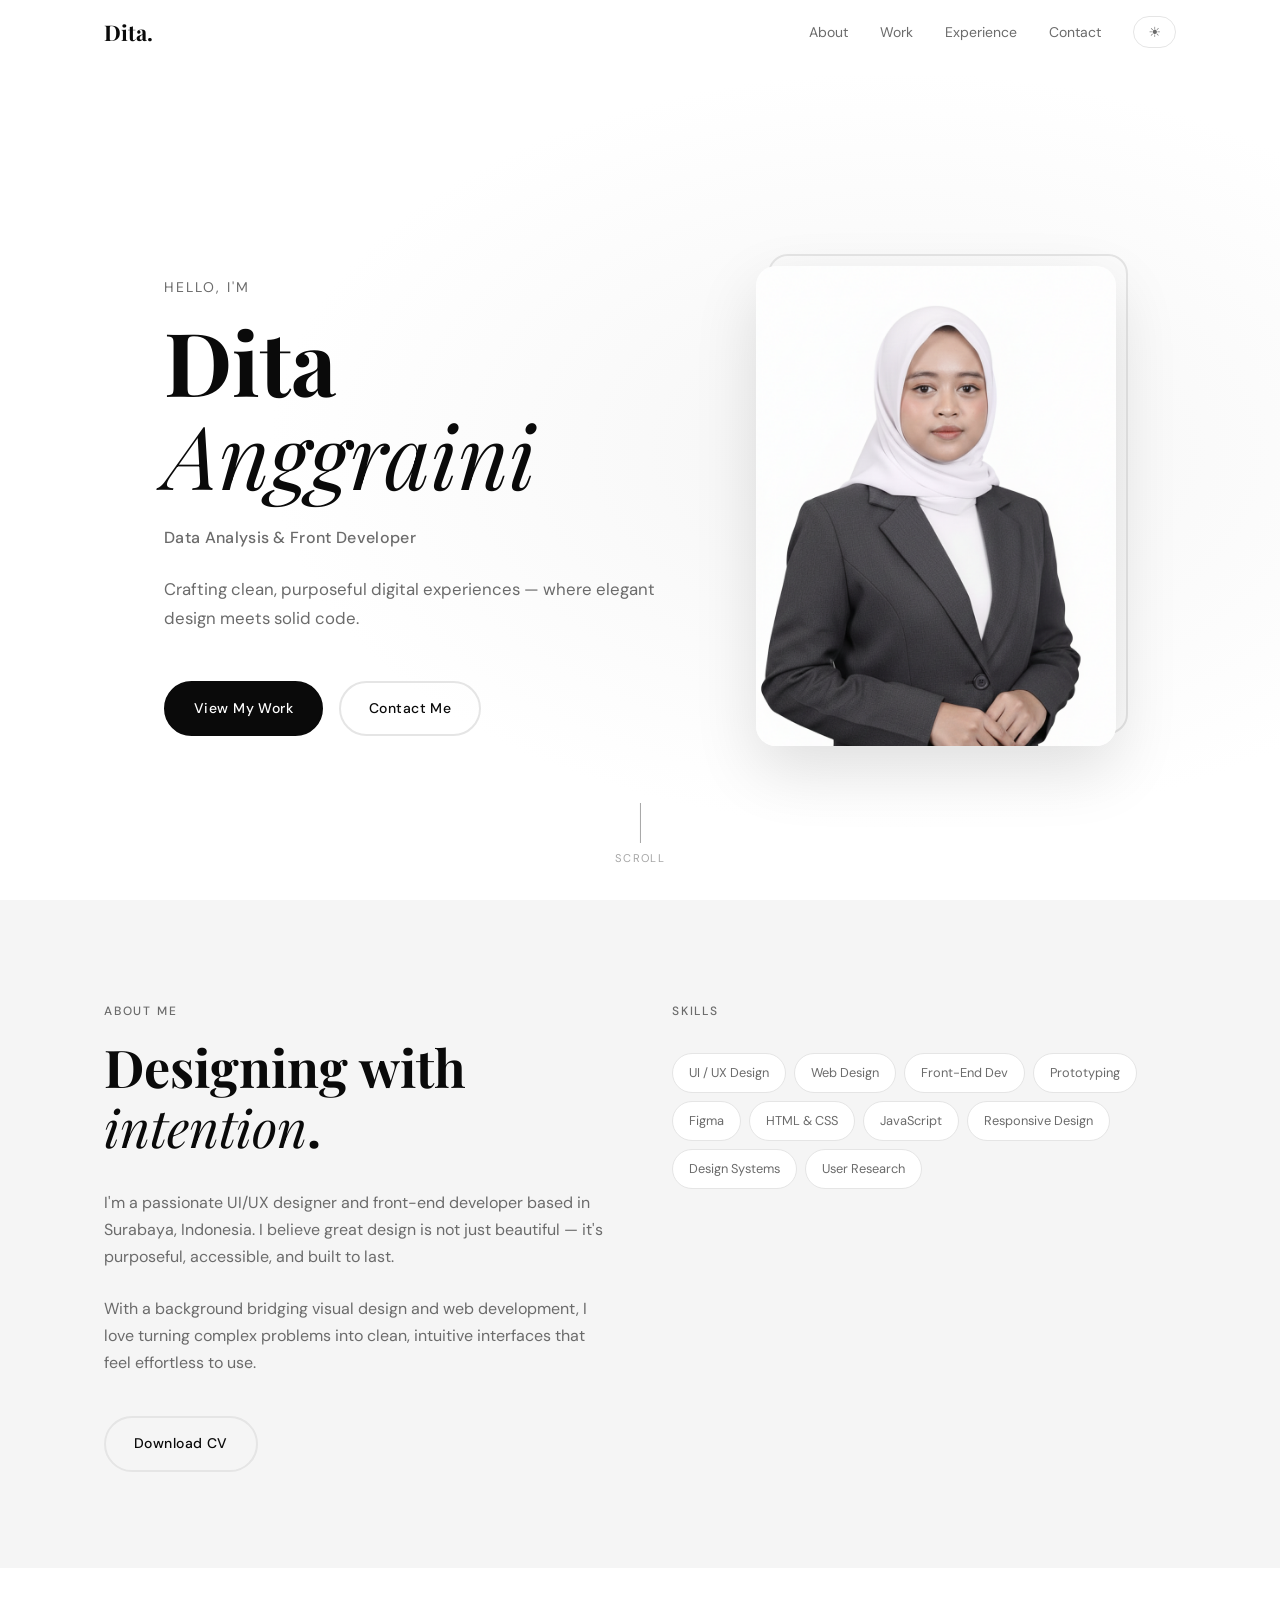
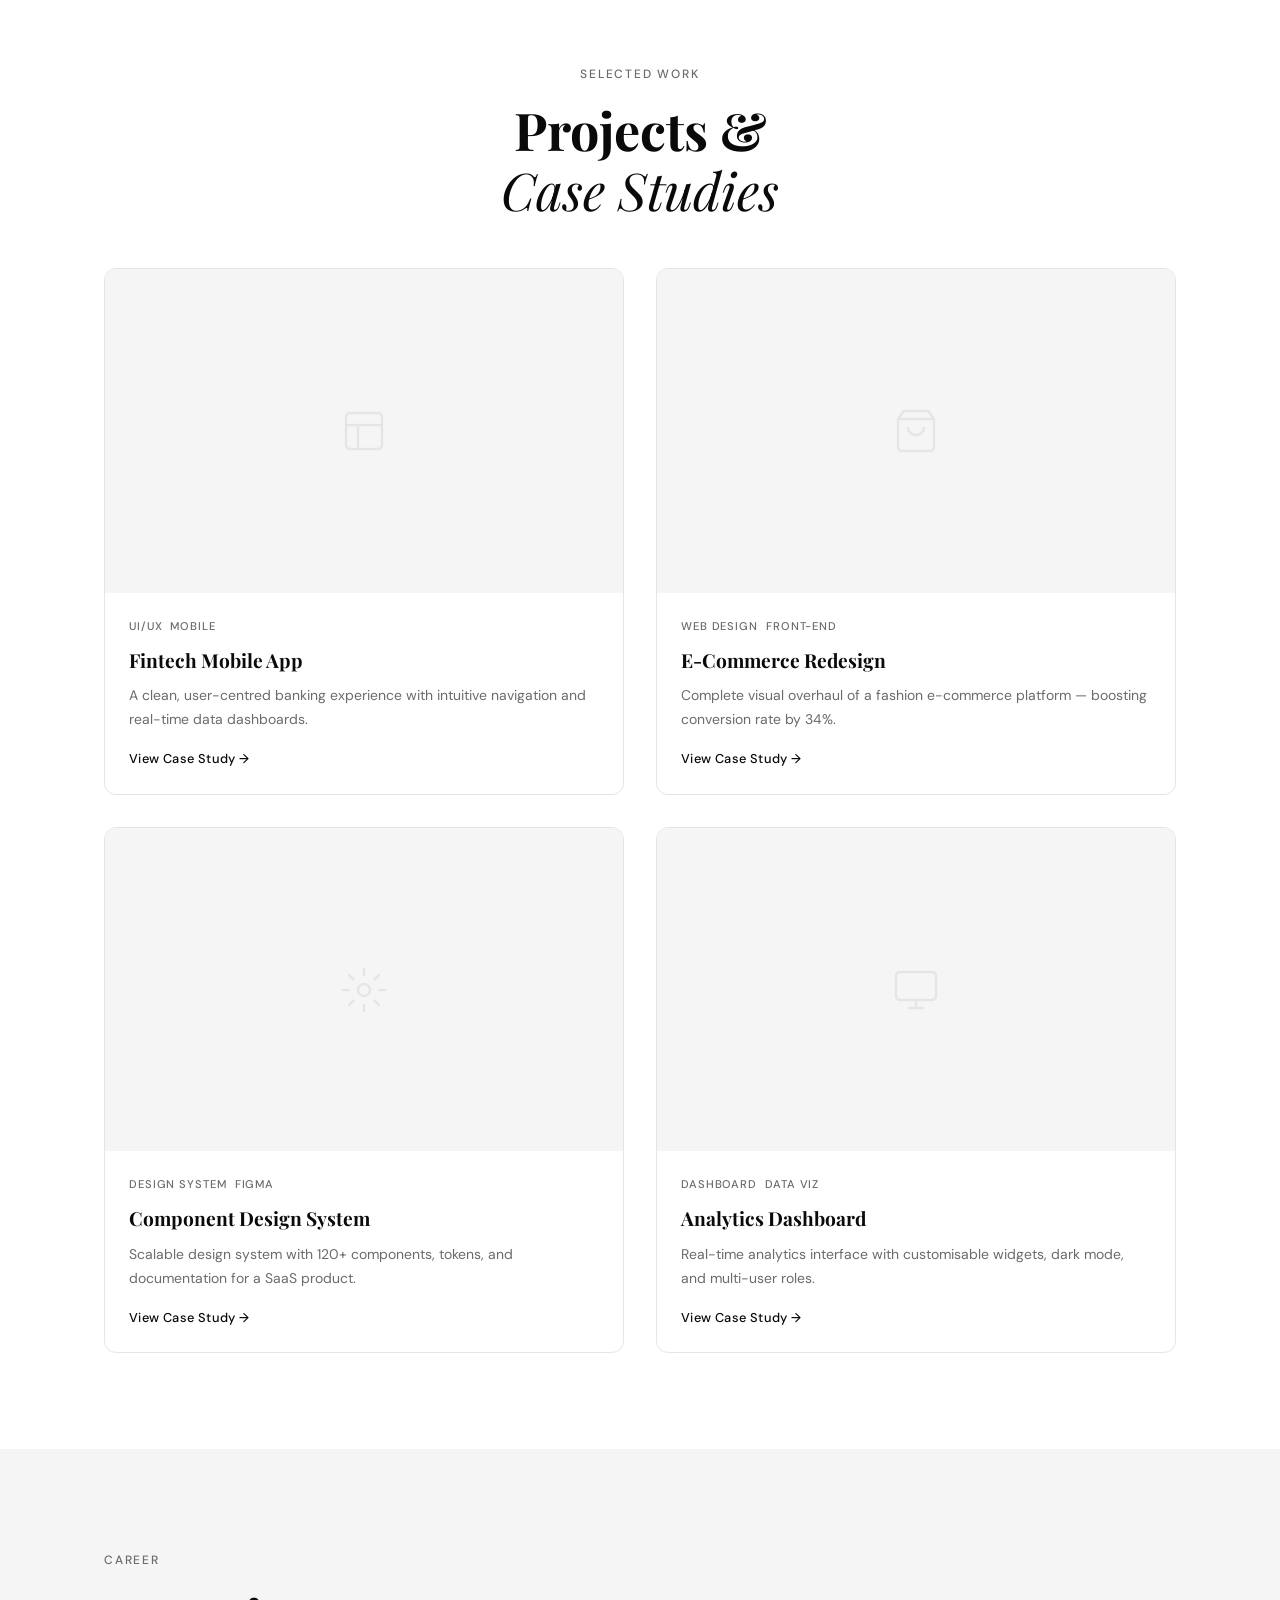
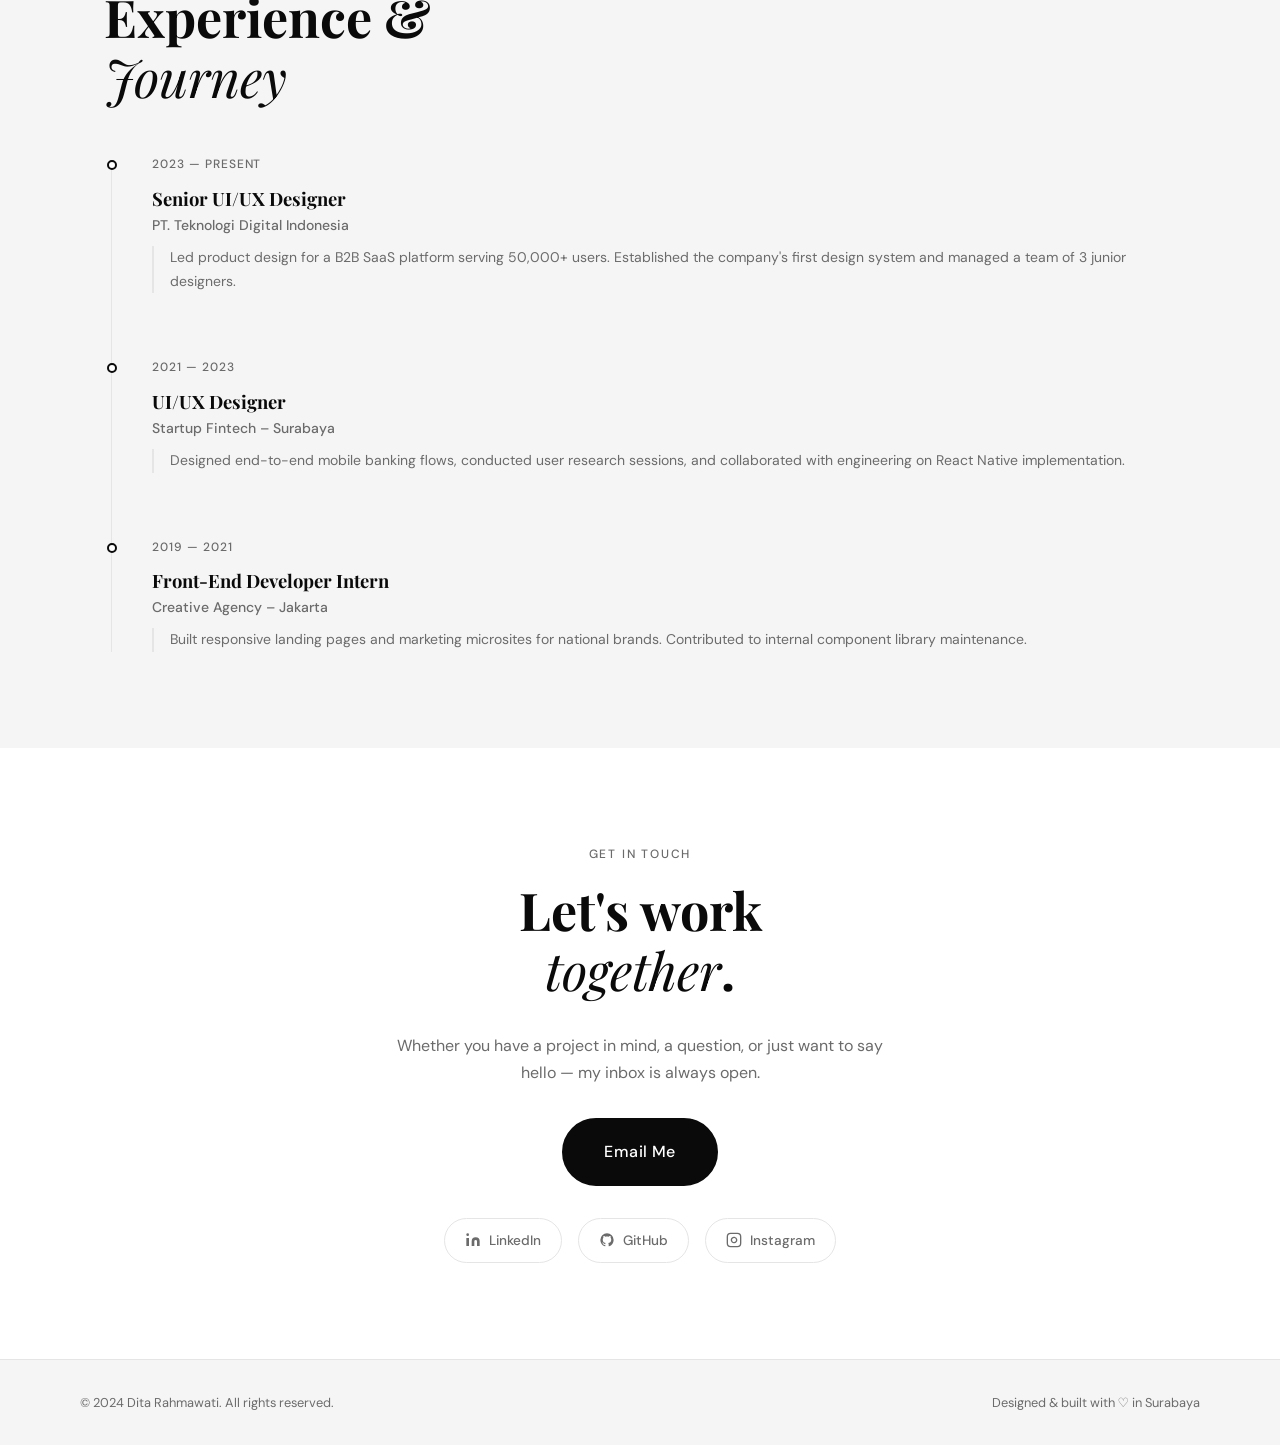
==== commit 5a9fb2e6: "Update hero section with new name and title" ====
--- a/index.html
+++ b/index.html
@@ -61,8 +61,8 @@
       <!-- Text side -->
       <div class="hero-text">
         <p class="hero-eyebrow">Hello, I'm</p>
-        <h1 class="hero-name">Dita<br /><em>Rahmawati</em></h1>
-        <p class="hero-title">Digital Product Designer &amp; Front-End Developer</p>
+        <h1 class="hero-name">Dita<br /><em>Anggraini</em></h1>
+        <p class="hero-title">Data Analysis &amp; Front Developer</p>
         <p class="hero-tagline">
           Crafting clean, purposeful digital experiences — where elegant design meets solid code.
         </p>
@@ -75,7 +75,7 @@
       <div class="hero-photo-wrap">
         <div class="hero-photo-frame">
           <!-- ✏️  Replace src with your own photo path if needed -->
-          <img src="assets/profile.png" alt="Dita Rahmawati – profile photo" class="hero-photo" />
+          <img src="assets/profile.png" alt="Dita Anggraini – profile photo" class="hero-photo" />
         </div>
         <!-- Decorative accent -->
         <div class="hero-photo-accent"></div>
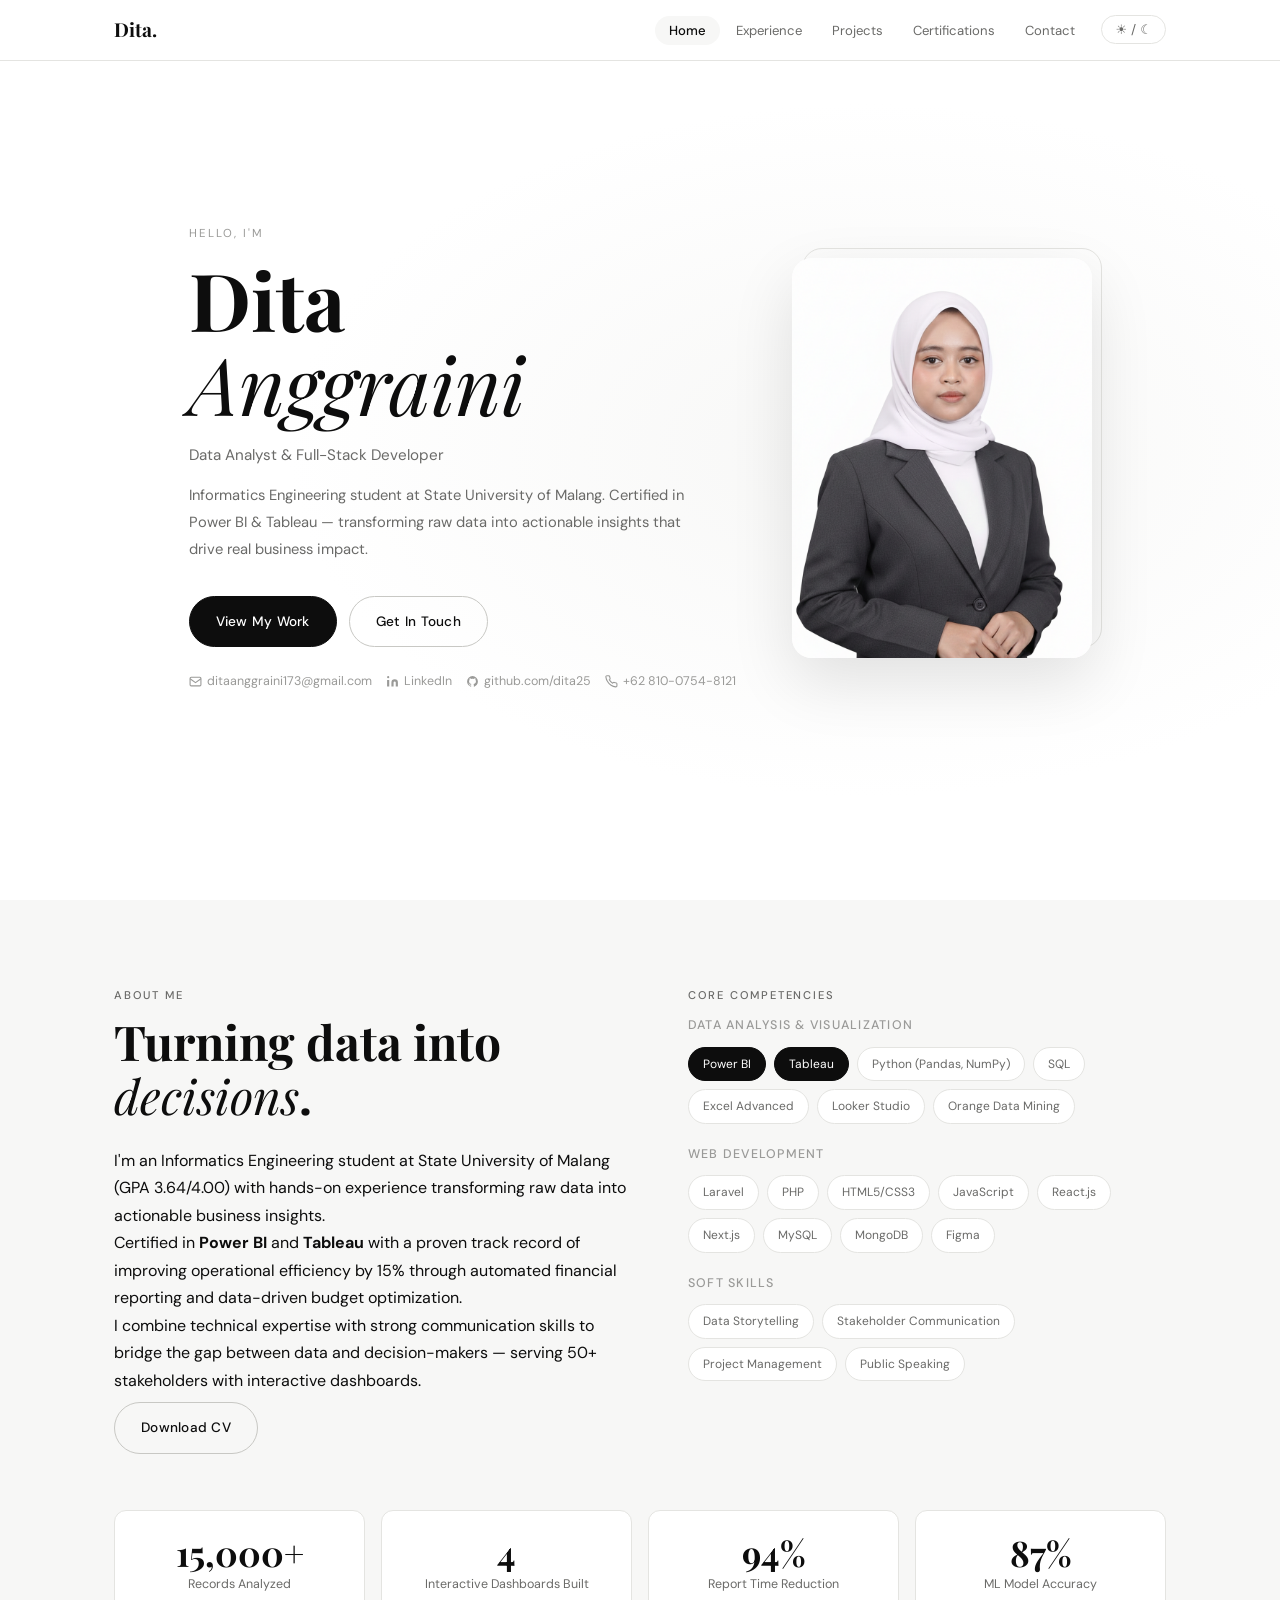
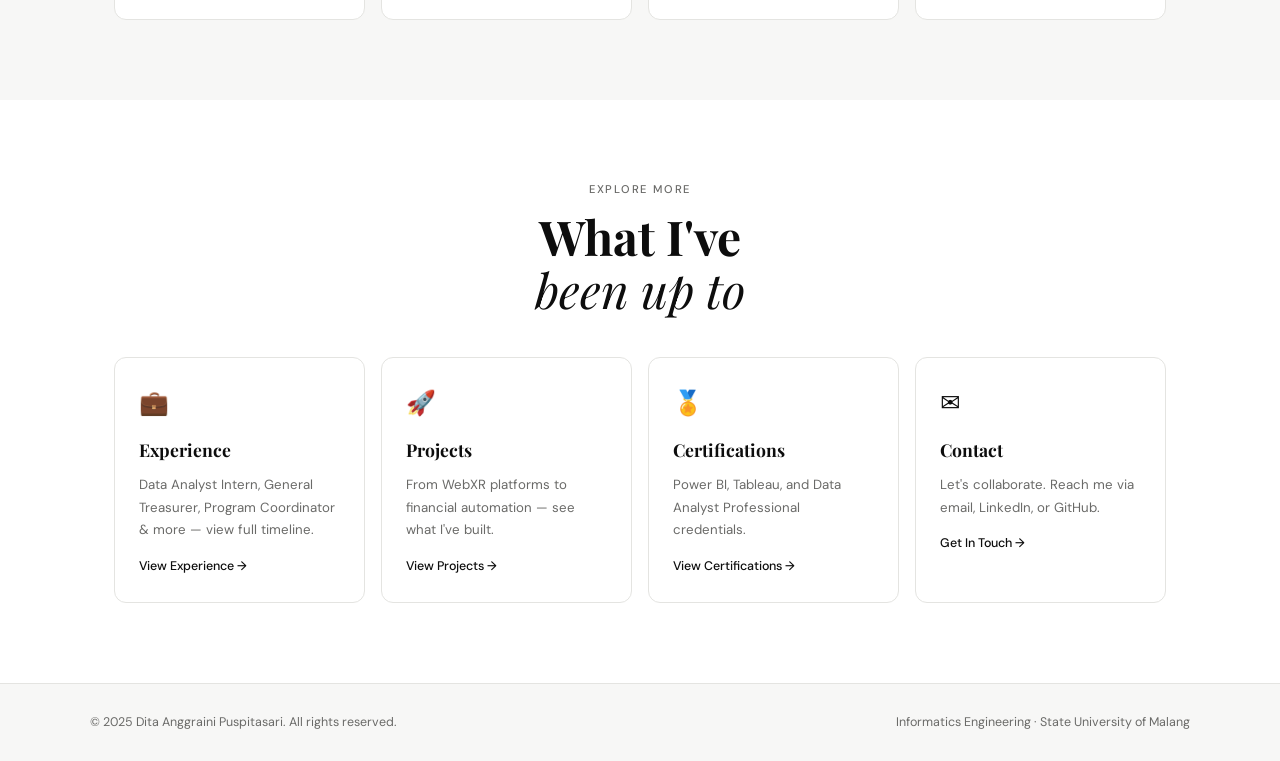
==== commit 50086bfd: "Add files via upload" ====
--- a/index.html
+++ b/index.html
@@ -1,317 +1,220 @@
 <!DOCTYPE html>
 <html lang="en">
 <head>
-  <meta charset="UTF-8" />
-  <meta name="viewport" content="width=device-width, initial-scale=1.0" />
-  <meta name="description" content="Dita – Digital Product Designer & Developer" />
-  <title>Dita | Portfolio</title>
-
-  <!-- Google Fonts: Playfair Display + DM Sans -->
-  <link rel="preconnect" href="https://fonts.googleapis.com" />
-  <link rel="preconnect" href="https://fonts.gstatic.com" crossorigin />
-  <link
-    href="https://fonts.googleapis.com/css2?family=Playfair+Display:ital,wght@0,700;1,400&family=DM+Sans:wght@300;400;500&display=swap"
-    rel="stylesheet"
-  />
-
-  <link rel="stylesheet" href="style.css" />
+  <meta charset="UTF-8"/>
+  <meta name="viewport" content="width=device-width,initial-scale=1.0"/>
+  <meta name="description" content="Dita Anggraini Puspitasari — Data Analyst & Full-Stack Developer portfolio"/>
+  <title>Dita Anggraini | Portfolio</title>
+  <link rel="preconnect" href="https://fonts.googleapis.com"/>
+  <link rel="preconnect" href="https://fonts.gstatic.com" crossorigin/>
+  <link href="https://fonts.googleapis.com/css2?family=Playfair+Display:ital,wght@0,700;1,400&family=DM+Sans:wght@300;400;500&display=swap" rel="stylesheet"/>
+  <link rel="stylesheet" href="style.css"/>
 </head>
-<body class="light-mode">
-
-  <!-- ==============================
-       NAVIGATION
-  ============================== -->
-  <nav id="navbar">
-    <div class="nav-inner">
-      <a href="#hero" class="nav-logo">Dita.</a>
-      <ul class="nav-links">
-        <li><a href="#about">About</a></li>
-        <li><a href="#portfolio">Work</a></li>
-        <li><a href="#experience">Experience</a></li>
-        <li><a href="#contact">Contact</a></li>
-      </ul>
-      <div class="nav-actions">
-        <!-- Dark mode toggle -->
-        <button id="theme-toggle" aria-label="Toggle dark mode" title="Toggle dark mode">
-          <span class="icon-sun">☀</span>
-          <span class="icon-moon">☾</span>
-        </button>
-        <!-- Hamburger (mobile) -->
-        <button id="hamburger" aria-label="Open menu" aria-expanded="false">
-          <span></span><span></span><span></span>
-        </button>
-      </div>
-    </div>
-    <!-- Mobile drawer -->
-    <div class="mobile-menu" id="mobile-menu" aria-hidden="true">
-      <ul>
-        <li><a href="#about" class="mob-link">About</a></li>
-        <li><a href="#portfolio" class="mob-link">Work</a></li>
-        <li><a href="#experience" class="mob-link">Experience</a></li>
-        <li><a href="#contact" class="mob-link">Contact</a></li>
-      </ul>
-    </div>
-  </nav>
-
-  <!-- ==============================
-       HERO SECTION
-  ============================== -->
+<body>
+
+<!-- ── NAVBAR ─────────────────────────────────────────────── -->
+<nav id="navbar">
+  <div class="nav-inner">
+    <a href="index.html" class="nav-logo">Dita.</a>
+    <ul class="nav-pages">
+      <li><a href="index.html" data-page="home">Home</a></li>
+      <li><a href="experience.html" data-page="experience">Experience</a></li>
+      <li><a href="projects.html" data-page="projects">Projects</a></li>
+      <li><a href="certifications.html" data-page="certifications">Certifications</a></li>
+      <li><a href="contact.html" data-page="contact">Contact</a></li>
+    </ul>
+    <button id="theme-tog" aria-label="Toggle dark mode">☀ / ☾</button>
+    <button id="ham" aria-label="Menu" aria-expanded="false">
+      <span></span><span></span><span></span>
+    </button>
+  </div>
+</nav>
+
+<!-- ── MOBILE DRAWER ──────────────────────────────────────── -->
+<div class="mob-drawer" id="mob-drawer">
+  <ul>
+    <li><a href="index.html" data-page="home">Home</a></li>
+    <li><a href="experience.html" data-page="experience">Experience</a></li>
+    <li><a href="projects.html" data-page="projects">Projects</a></li>
+    <li><a href="certifications.html" data-page="certifications">Certifications</a></li>
+    <li><a href="contact.html" data-page="contact">Contact</a></li>
+  </ul>
+</div>
+
+<!-- ── PAGE CONTENT ──────────────────────────────────────── -->
+<div class="page-wrap">
+
+  <!-- HERO -->
   <section id="hero">
-    <div class="hero-content">
-      <!-- Text side -->
-      <div class="hero-text">
-        <p class="hero-eyebrow">Hello, I'm</p>
-        <h1 class="hero-name">Dita<br /><em>Anggraini</em></h1>
-        <p class="hero-title">Data Analysis &amp; Front Developer</p>
-        <p class="hero-tagline">
-          Crafting clean, purposeful digital experiences — where elegant design meets solid code.
-        </p>
-        <div class="hero-cta">
-          <a href="#portfolio" class="btn btn-primary">View My Work</a>
-          <a href="#contact" class="btn btn-outline">Contact Me</a>
-        </div>
-      </div>
-      <!-- Photo side -->
-      <div class="hero-photo-wrap">
-        <div class="hero-photo-frame">
-          <!-- ✏️  Replace src with your own photo path if needed -->
-          <img src="assets/profile.png" alt="Dita Anggraini – profile photo" class="hero-photo" />
-        </div>
-        <!-- Decorative accent -->
-        <div class="hero-photo-accent"></div>
-      </div>
-    </div>
-
-    <!-- Scroll indicator -->
-    <a href="#about" class="scroll-indicator" aria-label="Scroll down">
-      <span class="scroll-line"></span>
-      <span class="scroll-label">scroll</span>
-    </a>
-  </section>
-
-  <!-- ==============================
-       ABOUT SECTION
-  ============================== -->
-  <section id="about">
-    <div class="section-inner">
-      <div class="about-grid">
-        <!-- Bio -->
-        <div class="about-bio">
-          <span class="section-tag">About Me</span>
-          <h2 class="section-heading">Designing with<br /><em>intention</em>.</h2>
-          <p>
-            I'm a passionate UI/UX designer and front-end developer based in Surabaya, Indonesia.
-            I believe great design is not just beautiful — it's purposeful, accessible, and built to last.
+    <div class="wrap">
+      <div class="hero-inner">
+        <div class="hero-text">
+          <p class="hero-eyebrow">Hello, I'm</p>
+          <h1 class="hero-name">Dita<br><em>Anggraini</em></h1>
+          <p class="hero-role">Data Analyst &amp; Full-Stack Developer</p>
+          <p class="hero-tagline">
+            Informatics Engineering student at State University of Malang. Certified in Power BI &amp; Tableau —
+            transforming raw data into actionable insights that drive real business impact.
           </p>
-          <p>
-            With a background bridging visual design and web development, I love turning complex
-            problems into clean, intuitive interfaces that feel effortless to use.
-          </p>
-          <!-- ✏️  Edit these links -->
-          <a href="assets/cv-dita.pdf" class="btn btn-outline" download>Download CV</a>
-        </div>
-
-        <!-- Skills grid -->
-        <div class="about-skills">
-          <span class="section-tag">Skills</span>
-          <div class="skill-grid">
-            <!-- ✏️  Add / remove skill chips as needed -->
-            <span class="skill-chip">UI / UX Design</span>
-            <span class="skill-chip">Web Design</span>
-            <span class="skill-chip">Front-End Dev</span>
-            <span class="skill-chip">Prototyping</span>
-            <span class="skill-chip">Figma</span>
-            <span class="skill-chip">HTML &amp; CSS</span>
-            <span class="skill-chip">JavaScript</span>
-            <span class="skill-chip">Responsive Design</span>
-            <span class="skill-chip">Design Systems</span>
-            <span class="skill-chip">User Research</span>
-          </div>
+          <div class="hero-cta">
+            <a href="projects.html" class="btn btn-p">View My Work</a>
+            <a href="contact.html" class="btn btn-o">Get In Touch</a>
+          </div>
+          <div class="hero-contacts">
+            <!-- ✏️ Update your email / LinkedIn / GitHub -->
+            <a href="mailto:ditaanggraini173@gmail.com">
+              <svg viewBox="0 0 24 24" fill="none" stroke="currentColor" stroke-width="2" width="13" height="13"><rect x="2" y="4" width="20" height="16" rx="2"/><path d="m2 7 10 7 10-7"/></svg>
+              ditaanggraini173@gmail.com
+            </a>
+            <a href="https://linkedin.com/in/dita-anggraini-5b5807343" target="_blank" rel="noopener">
+              <svg viewBox="0 0 24 24" fill="currentColor" width="13" height="13"><path d="M16 8a6 6 0 0 1 6 6v7h-4v-7a2 2 0 0 0-2-2 2 2 0 0 0-2 2v7h-4v-7a6 6 0 0 1 6-6zM2 9h4v12H2z"/><circle cx="4" cy="4" r="2"/></svg>
+              LinkedIn
+            </a>
+            <a href="https://github.com/dita25" target="_blank" rel="noopener">
+              <svg viewBox="0 0 24 24" fill="currentColor" width="13" height="13"><path d="M12 2A10 10 0 0 0 2 12c0 4.42 2.87 8.17 6.84 9.5.5.08.66-.23.66-.5v-1.69c-2.77.6-3.36-1.34-3.36-1.34-.46-1.16-1.11-1.47-1.11-1.47-.91-.62.07-.6.07-.6 1 .07 1.53 1.03 1.53 1.03.87 1.52 2.34 1.07 2.91.83.09-.65.35-1.09.63-1.34-2.22-.25-4.55-1.11-4.55-4.92 0-1.11.38-2 1.03-2.71-.1-.25-.45-1.29.1-2.64 0 0 .84-.27 2.75 1.02.79-.22 1.65-.33 2.5-.33.85 0 1.71.11 2.5.33 1.91-1.29 2.75-1.02 2.75-1.02.55 1.35.2 2.39.1 2.64.65.71 1.03 1.6 1.03 2.71 0 3.82-2.34 4.66-4.57 4.91.36.31.69.92.69 1.85V21c0 .27.16.59.67.5C19.14 20.16 22 16.42 22 12A10 10 0 0 0 12 2z"/></svg>
+              github.com/dita25
+            </a>
+            <a href="tel:+6281007548121">
+              <svg viewBox="0 0 24 24" fill="none" stroke="currentColor" stroke-width="2" width="13" height="13"><path d="M22 16.92v3a2 2 0 0 1-2.18 2 19.79 19.79 0 0 1-8.63-3.07A19.5 19.5 0 0 1 4.69 12 19.79 19.79 0 0 1 1.61 3.5 2 2 0 0 1 3.6 1.32h3a2 2 0 0 1 2 1.72 12.84 12.84 0 0 0 .7 2.81 2 2 0 0 1-.45 2.11L7.91 8.85a16 16 0 0 0 6.29 6.29l.95-.95a2 2 0 0 1 2.11-.45 12.84 12.84 0 0 0 2.81.7A2 2 0 0 1 22 16.92z"/></svg>
+              +62 810-0754-8121
+            </a>
+          </div>
+        </div>
+        <div class="hero-photo-wrap">
+          <div class="hero-photo-frame">
+            <!-- ✏️ Your photo is in assets/profile.png -->
+            <img src="assets/profile.png" alt="Dita Anggraini Puspitasari" class="hero-photo"
+                 onerror="this.parentElement.style.background='var(--bg2)'"/>
+          </div>
+          <div class="hero-photo-accent"></div>
         </div>
       </div>
     </div>
   </section>
 
-  <!-- ==============================
-       PORTFOLIO SECTION
-  ============================== -->
-  <section id="portfolio">
-    <div class="section-inner">
-      <span class="section-tag center">Selected Work</span>
-      <h2 class="section-heading center">Projects &amp;<br /><em>Case Studies</em></h2>
-
-      <div class="portfolio-grid">
-
-        <!-- ✏️  Project Card 1 -->
-        <article class="project-card">
-          <a href="#" class="card-img-link" target="_blank" rel="noopener" aria-label="View Fintech App project">
-            <div class="card-img-wrap">
-              <!-- Replace with actual project screenshot -->
-              <div class="card-img-placeholder" aria-hidden="true">
-                <svg viewBox="0 0 24 24" fill="none" stroke="currentColor" stroke-width="1.2"><rect x="3" y="3" width="18" height="18" rx="2"/><path d="M3 9h18M9 21V9"/></svg>
-              </div>
-              <div class="card-overlay">
-                <span>View Project →</span>
-              </div>
+  <!-- ABOUT -->
+  <section class="section section-alt">
+    <div class="wrap">
+      <div class="about-grid">
+        <div class="fu">
+          <span class="tag">About Me</span>
+          <h2 class="sh">Turning data into<br><em>decisions</em>.</h2>
+          <p>I'm an Informatics Engineering student at State University of Malang (GPA 3.64/4.00) with hands-on experience transforming raw data into actionable business insights.</p>
+          <p>Certified in <strong>Power BI</strong> and <strong>Tableau</strong> with a proven track record of improving operational efficiency by 15% through automated financial reporting and data-driven budget optimization.</p>
+          <p>I combine technical expertise with strong communication skills to bridge the gap between data and decision-makers — serving 50+ stakeholders with interactive dashboards.</p>
+          <!-- ✏️ Replace with your actual CV file path -->
+          <a href="assets/cv-dita.pdf" class="btn btn-o" style="margin-top:8px" download>Download CV</a>
+        </div>
+        <div class="fu" style="transition-delay:.12s">
+          <span class="tag">Core Competencies</span>
+          <div style="margin-bottom:20px">
+            <p style="font-size:.78rem;color:var(--faint);margin-bottom:10px;font-weight:500;text-transform:uppercase;letter-spacing:.1em">Data Analysis & Visualization</p>
+            <div class="chips">
+              <span class="chip hi">Power BI</span><span class="chip hi">Tableau</span>
+              <span class="chip">Python (Pandas, NumPy)</span><span class="chip">SQL</span>
+              <span class="chip">Excel Advanced</span><span class="chip">Looker Studio</span>
+              <span class="chip">Orange Data Mining</span>
             </div>
-          </a>
-          <div class="card-body">
-            <div class="card-tags"><span>UI/UX</span><span>Mobile</span></div>
-            <h3>Fintech Mobile App</h3>
-            <p>A clean, user-centred banking experience with intuitive navigation and real-time data dashboards.</p>
-            <a href="#" class="card-link" target="_blank" rel="noopener">View Case Study →</a>
-          </div>
-        </article>
-
-        <!-- ✏️  Project Card 2 -->
-        <article class="project-card">
-          <a href="#" class="card-img-link" target="_blank" rel="noopener" aria-label="View E-commerce project">
-            <div class="card-img-wrap">
-              <div class="card-img-placeholder" aria-hidden="true">
-                <svg viewBox="0 0 24 24" fill="none" stroke="currentColor" stroke-width="1.2"><path d="M6 2 3 6v14a2 2 0 0 0 2 2h14a2 2 0 0 0 2-2V6l-3-4z"/><line x1="3" y1="6" x2="21" y2="6"/><path d="M16 10a4 4 0 0 1-8 0"/></svg>
-              </div>
-              <div class="card-overlay"><span>View Project →</span></div>
+          </div>
+          <div style="margin-bottom:20px">
+            <p style="font-size:.78rem;color:var(--faint);margin-bottom:10px;font-weight:500;text-transform:uppercase;letter-spacing:.1em">Web Development</p>
+            <div class="chips">
+              <span class="chip">Laravel</span><span class="chip">PHP</span>
+              <span class="chip">HTML5/CSS3</span><span class="chip">JavaScript</span>
+              <span class="chip">React.js</span><span class="chip">Next.js</span>
+              <span class="chip">MySQL</span><span class="chip">MongoDB</span>
+              <span class="chip">Figma</span>
             </div>
-          </a>
-          <div class="card-body">
-            <div class="card-tags"><span>Web Design</span><span>Front-End</span></div>
-            <h3>E-Commerce Redesign</h3>
-            <p>Complete visual overhaul of a fashion e-commerce platform — boosting conversion rate by 34%.</p>
-            <a href="#" class="card-link" target="_blank" rel="noopener">View Case Study →</a>
-          </div>
-        </article>
-
-        <!-- ✏️  Project Card 3 -->
-        <article class="project-card">
-          <a href="#" class="card-img-link" target="_blank" rel="noopener" aria-label="View Design System project">
-            <div class="card-img-wrap">
-              <div class="card-img-placeholder" aria-hidden="true">
-                <svg viewBox="0 0 24 24" fill="none" stroke="currentColor" stroke-width="1.2"><circle cx="12" cy="12" r="3"/><path d="M12 1v4M12 19v4M4.22 4.22l2.83 2.83M16.95 16.95l2.83 2.83M1 12h4M19 12h4M4.22 19.78l2.83-2.83M16.95 7.05l2.83-2.83"/></svg>
-              </div>
-              <div class="card-overlay"><span>View Project →</span></div>
+          </div>
+          <div>
+            <p style="font-size:.78rem;color:var(--faint);margin-bottom:10px;font-weight:500;text-transform:uppercase;letter-spacing:.1em">Soft Skills</p>
+            <div class="chips">
+              <span class="chip">Data Storytelling</span><span class="chip">Stakeholder Communication</span>
+              <span class="chip">Project Management</span><span class="chip">Public Speaking</span>
             </div>
-          </a>
-          <div class="card-body">
-            <div class="card-tags"><span>Design System</span><span>Figma</span></div>
-            <h3>Component Design System</h3>
-            <p>Scalable design system with 120+ components, tokens, and documentation for a SaaS product.</p>
-            <a href="#" class="card-link" target="_blank" rel="noopener">View Case Study →</a>
-          </div>
-        </article>
-
-        <!-- ✏️  Project Card 4 -->
-        <article class="project-card">
-          <a href="#" class="card-img-link" target="_blank" rel="noopener" aria-label="View Dashboard project">
-            <div class="card-img-wrap">
-              <div class="card-img-placeholder" aria-hidden="true">
-                <svg viewBox="0 0 24 24" fill="none" stroke="currentColor" stroke-width="1.2"><rect x="2" y="3" width="20" height="14" rx="2"/><path d="M8 21h8M12 17v4"/></svg>
-              </div>
-              <div class="card-overlay"><span>View Project →</span></div>
-            </div>
-          </a>
-          <div class="card-body">
-            <div class="card-tags"><span>Dashboard</span><span>Data Viz</span></div>
-            <h3>Analytics Dashboard</h3>
-            <p>Real-time analytics interface with customisable widgets, dark mode, and multi-user roles.</p>
-            <a href="#" class="card-link" target="_blank" rel="noopener">View Case Study →</a>
-          </div>
-        </article>
-
-      </div><!-- /portfolio-grid -->
+          </div>
+        </div>
+      </div>
+
+      <!-- Stats row -->
+      <div style="display:grid;grid-template-columns:repeat(auto-fit,minmax(160px,1fr));gap:16px;margin-top:56px">
+        <div class="card fu" style="text-align:center;transition-delay:.0s">
+          <p style="font-family:var(--display);font-size:2.2rem;font-weight:700;line-height:1">15,000+</p>
+          <p style="font-size:.78rem;color:var(--muted);margin-top:4px">Records Analyzed</p>
+        </div>
+        <div class="card fu" style="text-align:center;transition-delay:.08s">
+          <p style="font-family:var(--display);font-size:2.2rem;font-weight:700;line-height:1">4</p>
+          <p style="font-size:.78rem;color:var(--muted);margin-top:4px">Interactive Dashboards Built</p>
+        </div>
+        <div class="card fu" style="text-align:center;transition-delay:.16s">
+          <p style="font-family:var(--display);font-size:2.2rem;font-weight:700;line-height:1">94%</p>
+          <p style="font-size:.78rem;color:var(--muted);margin-top:4px">Report Time Reduction</p>
+        </div>
+        <div class="card fu" style="text-align:center;transition-delay:.24s">
+          <p style="font-family:var(--display);font-size:2.2rem;font-weight:700;line-height:1">87%</p>
+          <p style="font-size:.78rem;color:var(--muted);margin-top:4px">ML Model Accuracy</p>
+        </div>
+      </div>
     </div>
   </section>
 
-  <!-- ==============================
-       EXPERIENCE SECTION
-  ============================== -->
-  <section id="experience">
-    <div class="section-inner">
-      <span class="section-tag">Career</span>
-      <h2 class="section-heading">Experience &amp;<br /><em>Journey</em></h2>
-
-      <!-- ✏️  Edit timeline items below -->
-      <div class="timeline">
-
-        <div class="timeline-item">
-          <div class="timeline-dot"></div>
-          <div class="timeline-date">2023 — Present</div>
-          <div class="timeline-content">
-            <h3>Senior UI/UX Designer</h3>
-            <p class="timeline-company">PT. Teknologi Digital Indonesia</p>
-            <p>Led product design for a B2B SaaS platform serving 50,000+ users. Established the company's first design system and managed a team of 3 junior designers.</p>
-          </div>
-        </div>
-
-        <div class="timeline-item">
-          <div class="timeline-dot"></div>
-          <div class="timeline-date">2021 — 2023</div>
-          <div class="timeline-content">
-            <h3>UI/UX Designer</h3>
-            <p class="timeline-company">Startup Fintech – Surabaya</p>
-            <p>Designed end-to-end mobile banking flows, conducted user research sessions, and collaborated with engineering on React Native implementation.</p>
-          </div>
-        </div>
-
-        <div class="timeline-item">
-          <div class="timeline-dot"></div>
-          <div class="timeline-date">2019 — 2021</div>
-          <div class="timeline-content">
-            <h3>Front-End Developer Intern</h3>
-            <p class="timeline-company">Creative Agency – Jakarta</p>
-            <p>Built responsive landing pages and marketing microsites for national brands. Contributed to internal component library maintenance.</p>
-          </div>
-        </div>
-
-      </div><!-- /timeline -->
+  <!-- QUICK LINKS -->
+  <section class="section">
+    <div class="wrap">
+      <span class="tag center">Explore More</span>
+      <h2 class="sh center">What I've<br><em>been up to</em></h2>
+      <div style="display:grid;grid-template-columns:repeat(auto-fit,minmax(220px,1fr));gap:16px;margin-top:40px">
+        <a href="experience.html" class="card fu" style="transition-delay:.0s;display:block">
+          <div style="font-size:1.5rem;margin-bottom:12px">💼</div>
+          <h3 style="font-family:var(--display);font-size:1.1rem;font-weight:700;margin-bottom:8px">Experience</h3>
+          <p style="font-size:.83rem;color:var(--muted)">Data Analyst Intern, General Treasurer, Program Coordinator & more — view full timeline.</p>
+          <p style="margin-top:14px;font-size:.78rem;font-weight:500">View Experience →</p>
+        </a>
+        <a href="projects.html" class="card fu" style="transition-delay:.08s;display:block">
+          <div style="font-size:1.5rem;margin-bottom:12px">🚀</div>
+          <h3 style="font-family:var(--display);font-size:1.1rem;font-weight:700;margin-bottom:8px">Projects</h3>
+          <p style="font-size:.83rem;color:var(--muted)">From WebXR platforms to financial automation — see what I've built.</p>
+          <p style="margin-top:14px;font-size:.78rem;font-weight:500">View Projects →</p>
+        </a>
+        <a href="certifications.html" class="card fu" style="transition-delay:.16s;display:block">
+          <div style="font-size:1.5rem;margin-bottom:12px">🏅</div>
+          <h3 style="font-family:var(--display);font-size:1.1rem;font-weight:700;margin-bottom:8px">Certifications</h3>
+          <p style="font-size:.83rem;color:var(--muted)">Power BI, Tableau, and Data Analyst Professional credentials.</p>
+          <p style="margin-top:14px;font-size:.78rem;font-weight:500">View Certifications →</p>
+        </a>
+        <a href="contact.html" class="card fu" style="transition-delay:.24s;display:block">
+          <div style="font-size:1.5rem;margin-bottom:12px">✉️</div>
+          <h3 style="font-family:var(--display);font-size:1.1rem;font-weight:700;margin-bottom:8px">Contact</h3>
+          <p style="font-size:.83rem;color:var(--muted)">Let's collaborate. Reach me via email, LinkedIn, or GitHub.</p>
+          <p style="margin-top:14px;font-size:.78rem;font-weight:500">Get In Touch →</p>
+        </a>
+      </div>
     </div>
   </section>
 
-  <!-- ==============================
-       CONTACT SECTION
-  ============================== -->
-  <section id="contact">
-    <div class="section-inner contact-inner">
-      <span class="section-tag center">Get In Touch</span>
-      <h2 class="section-heading center">Let's work<br /><em>together</em>.</h2>
-      <p class="contact-sub">
-        Whether you have a project in mind, a question, or just want to say hello —
-        my inbox is always open.
-      </p>
-
-      <!-- ✏️  Replace with your email -->
-      <a href="mailto:dita@example.com" class="btn btn-primary btn-large">
-        Email Me
-      </a>
-
-      <!-- Social links -->
-      <div class="social-links">
-        <!-- ✏️  Replace href with your actual profile URLs -->
-        <a href="https://linkedin.com/in/yourname" target="_blank" rel="noopener" aria-label="LinkedIn" class="social-btn">
-          <svg viewBox="0 0 24 24" fill="currentColor"><path d="M16 8a6 6 0 0 1 6 6v7h-4v-7a2 2 0 0 0-2-2 2 2 0 0 0-2 2v7h-4v-7a6 6 0 0 1 6-6zM2 9h4v12H2z"/><circle cx="4" cy="4" r="2"/></svg>
-          LinkedIn
-        </a>
-        <a href="https://github.com/yourname" target="_blank" rel="noopener" aria-label="GitHub" class="social-btn">
-          <svg viewBox="0 0 24 24" fill="currentColor"><path d="M12 2A10 10 0 0 0 2 12c0 4.42 2.87 8.17 6.84 9.5.5.08.66-.23.66-.5v-1.69c-2.77.6-3.36-1.34-3.36-1.34-.46-1.16-1.11-1.47-1.11-1.47-.91-.62.07-.6.07-.6 1 .07 1.53 1.03 1.53 1.03.87 1.52 2.34 1.07 2.91.83.09-.65.35-1.09.63-1.34-2.22-.25-4.55-1.11-4.55-4.92 0-1.11.38-2 1.03-2.71-.1-.25-.45-1.29.1-2.64 0 0 .84-.27 2.75 1.02.79-.22 1.65-.33 2.5-.33.85 0 1.71.11 2.5.33 1.91-1.29 2.75-1.02 2.75-1.02.55 1.35.2 2.39.1 2.64.65.71 1.03 1.6 1.03 2.71 0 3.82-2.34 4.66-4.57 4.91.36.31.69.92.69 1.85V21c0 .27.16.59.67.5C19.14 20.16 22 16.42 22 12A10 10 0 0 0 12 2z"/></svg>
-          GitHub
-        </a>
-        <a href="https://instagram.com/yourname" target="_blank" rel="noopener" aria-label="Instagram" class="social-btn">
-          <svg viewBox="0 0 24 24" fill="none" stroke="currentColor" stroke-width="2"><rect x="2" y="2" width="20" height="20" rx="5" ry="5"/><path d="M16 11.37A4 4 0 1 1 12.63 8 4 4 0 0 1 16 11.37z"/><line x1="17.5" y1="6.5" x2="17.51" y2="6.5"/></svg>
-          Instagram
-        </a>
-      </div>
-    </div>
-  </section>
-
-  <!-- ==============================
-       FOOTER
-  ============================== -->
-  <footer id="footer">
-    <div class="footer-inner">
-      <p class="footer-copy">© 2024 Dita Rahmawati. All rights reserved.</p>
-      <p class="footer-credit">Designed &amp; built with ♡ in Surabaya</p>
-    </div>
-  </footer>
-
-  <script src="script.js"></script>
+</div><!-- /page-wrap -->
+
+<!-- FOOTER -->
+<footer>
+  <div class="footer-inner">
+    <p>© 2025 Dita Anggraini Puspitasari. All rights reserved.</p>
+    <p>Informatics Engineering · State University of Malang</p>
+  </div>
+</footer>
+
+<div id="toast"></div>
+
+<div id="admin-bar" onclick="promptAdminLogin()" title="Klik untuk keluar admin mode">
+  <div class="admin-dot"></div>
+  Admin Mode Aktif — Klik untuk keluar
+</div>
+
+<script src="shared.js"></script>
+<script>
+  document.addEventListener('DOMContentLoaded', () => {
+    initNav('home');
+    initFadeUp();
+  });
+</script>
 </body>
-</html>
+</html>
--- a/style.css
+++ b/style.css
@@ -1,766 +1,263 @@
 /* ============================================================
-   DITA PORTFOLIO — style.css
-   Monochrome minimalist aesthetic
-   8px grid system · Mobile-first · CSS custom properties
+   DITA ANGGRAINI PUSPITASARI — Portfolio
+   style.css  |  Shared across all pages
+   Black & white minimalist  ·  8px grid  ·  Mobile-first
    ============================================================ */
 
-/* ── 1. CUSTOM PROPERTIES (tokens) ─────────────────────────── */
 :root {
-  /* Colors — light mode */
-  --bg:          #ffffff;
-  --bg-subtle:   #f5f5f5;
-  --bg-card:     #ffffff;
-  --border:      #e5e5e5;
-  --text:        #0a0a0a;
-  --text-muted:  #6b6b6b;
-  --accent:      #0a0a0a;          /* primary accent = near-black */
-  --accent-inv:  #ffffff;
-
-  /* Shadows */
-  --shadow-sm:   0 2px 8px rgba(0,0,0,.06);
-  --shadow-md:   0 8px 32px rgba(0,0,0,.09);
-  --shadow-lg:   0 24px 64px rgba(0,0,0,.12);
-
-  /* Typography */
-  --font-display: 'Playfair Display', Georgia, serif;
-  --font-body:    'DM Sans', system-ui, sans-serif;
-
-  /* Spacing (8px grid) */
-  --sp-1:  8px;
-  --sp-2:  16px;
-  --sp-3:  24px;
-  --sp-4:  32px;
-  --sp-5:  48px;
-  --sp-6:  64px;
-  --sp-7:  96px;
-  --sp-8:  128px;
-
-  /* Layout */
-  --max-w:        1120px;
-  --radius-sm:    8px;
-  --radius-md:    12px;
-  --radius-lg:    20px;
-  --radius-pill:  999px;
-
-  /* Transitions */
-  --ease: cubic-bezier(.4,0,.2,1);
-  --dur:  .3s;
-}
-
-/* Dark mode overrides */
-body.dark-mode {
-  --bg:          #0a0a0a;
-  --bg-subtle:   #141414;
-  --bg-card:     #141414;
-  --border:      #222222;
-  --text:        #f0f0f0;
-  --text-muted:  #888888;
-  --accent:      #f0f0f0;
-  --accent-inv:  #0a0a0a;
-  --shadow-sm:   0 2px 8px rgba(0,0,0,.4);
-  --shadow-md:   0 8px 32px rgba(0,0,0,.5);
-  --shadow-lg:   0 24px 64px rgba(0,0,0,.6);
-}
-
-/* ── 2. RESET & BASE ────────────────────────────────────────── */
-*, *::before, *::after { box-sizing: border-box; margin: 0; padding: 0; }
-
-html {
-  scroll-behavior: smooth;
-  font-size: 16px;
-  -webkit-font-smoothing: antialiased;
-}
-
-body {
-  font-family: var(--font-body);
-  background: var(--bg);
-  color: var(--text);
-  line-height: 1.7;
-  transition: background var(--dur) var(--ease), color var(--dur) var(--ease);
-  overflow-x: hidden;
-}
-
-img { display: block; max-width: 100%; }
-a  { color: inherit; text-decoration: none; }
-ul { list-style: none; }
-button { cursor: pointer; font-family: inherit; }
-
-/* ── 3. TYPOGRAPHY SCALE ────────────────────────────────────── */
-.section-heading {
-  font-family: var(--font-display);
-  font-size: clamp(2rem, 5vw, 3.25rem);
-  line-height: 1.15;
-  font-weight: 700;
-  color: var(--text);
-  margin-bottom: var(--sp-4);
-}
-.section-heading em { font-style: italic; font-weight: 400; }
-.section-heading.center { text-align: center; }
-
-.section-tag {
-  display: inline-block;
-  font-size: .75rem;
+  --bg:#fff;--bg2:#f7f7f6;--bg3:#efefed;--card:#fff;
+  --bdr:#e4e4e1;--bdr2:#c8c8c4;--txt:#0d0d0d;--muted:#6a6a68;
+  --faint:#9a9a98;--acc:#0d0d0d;--inv:#fff;
+  --shadow-sm:0 2px 8px rgba(0,0,0,.05);
+  --shadow-md:0 8px 32px rgba(0,0,0,.08);
+  --shadow-lg:0 24px 64px rgba(0,0,0,.11);
+  --display:'Playfair Display',Georgia,serif;
+  --body:'DM Sans',system-ui,sans-serif;
+  --r:12px;--r-lg:20px;--pill:999px;--max:1100px;
+  --ease:cubic-bezier(.4,0,.2,1);--dur:.28s;
+}
+body.dark {
+  --bg:#0d0d0d;--bg2:#141413;--bg3:#1c1c1a;--card:#141413;
+  --bdr:#252523;--bdr2:#3a3a37;--txt:#f0f0ee;--muted:#888885;
+  --faint:#5a5a58;--acc:#f0f0ee;--inv:#0d0d0d;
+  --shadow-sm:0 2px 8px rgba(0,0,0,.35);
+  --shadow-md:0 8px 32px rgba(0,0,0,.45);
+  --shadow-lg:0 24px 64px rgba(0,0,0,.55);
+}
+
+*,*::before,*::after{box-sizing:border-box;margin:0;padding:0}
+html{scroll-behavior:smooth;-webkit-font-smoothing:antialiased}
+body{font-family:var(--body);background:var(--bg);color:var(--txt);line-height:1.72;transition:background var(--dur) var(--ease),color var(--dur) var(--ease);overflow-x:hidden}
+img{display:block;max-width:100%}
+a{color:inherit;text-decoration:none}
+ul{list-style:none}
+button{cursor:pointer;font-family:inherit}
+input,textarea,select{font-family:inherit;font-size:.9rem;background:var(--bg2);color:var(--txt);border:1px solid var(--bdr);border-radius:var(--r);padding:10px 14px;width:100%;outline:none;transition:border-color var(--dur) var(--ease)}
+input:focus,textarea:focus,select:focus{border-color:var(--txt)}
+::selection{background:var(--txt);color:var(--bg)}
+:focus-visible{outline:2px solid var(--txt);outline-offset:3px;border-radius:3px}
+::-webkit-scrollbar{width:5px}
+::-webkit-scrollbar-track{background:var(--bg)}
+::-webkit-scrollbar-thumb{background:var(--bdr2);border-radius:3px}
+
+/* TYPOGRAPHY */
+.sh{font-family:var(--display);font-size:clamp(1.9rem,4.5vw,3rem);line-height:1.12;font-weight:700;margin-bottom:24px}
+.sh em{font-style:italic;font-weight:400}
+.sh.center{text-align:center}
+.tag{display:inline-block;font-size:.7rem;font-weight:500;letter-spacing:.16em;text-transform:uppercase;color:var(--muted);margin-bottom:10px}
+.tag.center{display:block;text-align:center}
+
+/* LAYOUT */
+.wrap{max-width:var(--max);margin:0 auto;padding:0 24px}
+.section{padding:80px 0}
+.section-alt{background:var(--bg2)}
+
+/* BUTTONS */
+.btn{display:inline-flex;align-items:center;gap:8px;padding:13px 26px;border-radius:var(--pill);font-size:.85rem;font-weight:500;letter-spacing:.02em;border:1.5px solid transparent;transition:background var(--dur) var(--ease),color var(--dur) var(--ease),border-color var(--dur) var(--ease),transform var(--dur) var(--ease),box-shadow var(--dur) var(--ease);white-space:nowrap}
+.btn:hover{transform:translateY(-2px)}
+.btn-p{background:var(--acc);color:var(--inv);border-color:var(--acc)}
+.btn-p:hover{opacity:.82;box-shadow:var(--shadow-md)}
+.btn-o{background:transparent;color:var(--txt);border-color:var(--bdr2)}
+.btn-o:hover{background:var(--bg2);border-color:var(--txt)}
+.btn-sm{padding:8px 18px;font-size:.78rem}
+.btn-lg{padding:16px 36px;font-size:.95rem}
+
+/* NAVBAR */
+#navbar{position:fixed;top:0;left:0;right:0;z-index:200;height:60px;display:flex;align-items:center;background:rgba(255,255,255,.9);backdrop-filter:blur(18px);-webkit-backdrop-filter:blur(18px);border-bottom:1px solid transparent;transition:border-color var(--dur),background var(--dur),box-shadow var(--dur)}
+body.dark #navbar{background:rgba(13,13,13,.9)}
+#navbar.scrolled{border-bottom-color:var(--bdr);box-shadow:var(--shadow-sm)}
+.nav-inner{max-width:var(--max);margin:0 auto;padding:0 24px;width:100%;display:flex;align-items:center;gap:4px}
+.nav-logo{font-family:var(--display);font-size:1.2rem;font-weight:700;margin-right:auto;color:var(--txt);transition:opacity var(--dur)}
+.nav-logo:hover{opacity:.6}
+.nav-pages{display:none;gap:2px}
+@media(min-width:768px){.nav-pages{display:flex}}
+.nav-pages a{font-size:.82rem;font-weight:400;color:var(--muted);padding:6px 14px;border-radius:var(--pill);transition:color var(--dur),background var(--dur)}
+.nav-pages a:hover{color:var(--txt);background:var(--bg2)}
+.nav-pages a.active{color:var(--txt);background:var(--bg2);font-weight:500}
+#theme-tog{background:none;border:1px solid var(--bdr);border-radius:var(--pill);padding:5px 13px;font-size:.82rem;color:var(--muted);margin-left:8px;transition:background var(--dur),color var(--dur)}
+#theme-tog:hover{background:var(--bg2);color:var(--txt)}
+#ham{display:flex;flex-direction:column;gap:5px;padding:8px;background:none;border:none;margin-left:4px}
+@media(min-width:768px){#ham{display:none}}
+#ham span{display:block;width:20px;height:1.5px;background:var(--txt);transition:transform var(--dur),opacity var(--dur)}
+#ham.open span:nth-child(1){transform:translateY(6.5px) rotate(45deg)}
+#ham.open span:nth-child(2){opacity:0}
+#ham.open span:nth-child(3){transform:translateY(-6.5px) rotate(-45deg)}
+.mob-drawer{position:fixed;top:60px;left:0;right:0;z-index:199;background:var(--bg);border-bottom:1px solid var(--bdr);max-height:0;overflow:hidden;transition:max-height .38s var(--ease)}
+.mob-drawer.open{max-height:320px}
+.mob-drawer ul{padding:12px 24px 20px}
+.mob-drawer li+li{margin-top:4px}
+.mob-drawer a{display:block;padding:10px 16px;border-radius:var(--r);font-size:.95rem;color:var(--muted);transition:color var(--dur),background var(--dur)}
+.mob-drawer a:hover,.mob-drawer a.active{color:var(--txt);background:var(--bg2)}
+
+/* CARDS */
+.card{background:var(--card);border:1px solid var(--bdr);border-radius:var(--r);padding:24px;transition:transform var(--dur) var(--ease),box-shadow var(--dur) var(--ease),border-color var(--dur) var(--ease)}
+.card:hover{transform:translateY(-4px);box-shadow:var(--shadow-md);border-color:var(--bdr2)}
+.chips{display:flex;flex-wrap:wrap;gap:8px}
+.chip{padding:6px 14px;border:1px solid var(--bdr);border-radius:var(--pill);font-size:.75rem;color:var(--muted);background:var(--card);transition:border-color var(--dur),color var(--dur),transform var(--dur);cursor:default}
+.chip:hover{border-color:var(--txt);color:var(--txt);transform:translateY(-1px)}
+.chip.hi{background:var(--txt);color:var(--bg);border-color:var(--txt)}
+
+/* TIMELINE */
+.timeline{position:relative;padding-left:36px}
+.timeline::before{content:'';position:absolute;top:8px;bottom:0;left:7px;width:1px;background:var(--bdr)}
+.tl-item{position:relative;margin-bottom:40px}
+.tl-item:last-child{margin-bottom:0}
+.tl-dot{position:absolute;left:-36px;top:6px;width:10px;height:10px;border:2px solid var(--txt);border-radius:50%;background:var(--bg);transition:background var(--dur)}
+.tl-item:hover .tl-dot{background:var(--txt)}
+.tl-date{font-size:.7rem;font-weight:500;letter-spacing:.1em;text-transform:uppercase;color:var(--faint);margin-bottom:4px}
+.tl-title{font-family:var(--display);font-size:1.05rem;font-weight:700}
+.tl-org{font-size:.82rem;color:var(--muted);margin-bottom:6px;font-style:italic}
+.tl-desc{font-size:.84rem;color:var(--muted);border-left:2px solid var(--bdr);padding-left:14px;margin-top:8px;line-height:1.8}
+.tl-desc li{margin-bottom:3px}
+.tl-desc li::before{content:'→ ';color:var(--faint)}
+.tl-tools{margin-top:8px;font-size:.74rem;color:var(--faint)}
+.tl-tools strong{color:var(--muted)}
+
+/* SECTION CONTROLS */
+.section-ctrl{display:flex;align-items:center;justify-content:space-between;flex-wrap:wrap;gap:12px;margin-bottom:40px}
+
+/* MODAL */
+.modal-backdrop{position:fixed;inset:0;background:rgba(0,0,0,.48);z-index:300;display:flex;align-items:center;justify-content:center;padding:24px;opacity:0;pointer-events:none;transition:opacity var(--dur) var(--ease)}
+.modal-backdrop.open{opacity:1;pointer-events:all}
+.modal{background:var(--bg);border:1px solid var(--bdr);border-radius:var(--r-lg);padding:32px;width:100%;max-width:560px;max-height:88vh;overflow-y:auto;transform:translateY(24px);transition:transform var(--dur) var(--ease);box-shadow:var(--shadow-lg)}
+.modal-backdrop.open .modal{transform:none}
+.modal-header{display:flex;align-items:center;justify-content:space-between;margin-bottom:24px}
+.modal-title{font-family:var(--display);font-size:1.35rem;font-weight:700}
+.modal-close{background:none;border:1px solid var(--bdr);border-radius:var(--pill);width:32px;height:32px;font-size:1rem;color:var(--muted);display:flex;align-items:center;justify-content:center;transition:background var(--dur),color var(--dur)}
+.modal-close:hover{background:var(--bg2);color:var(--txt)}
+.form-group{margin-bottom:16px}
+.form-group label{display:block;font-size:.75rem;font-weight:500;color:var(--muted);letter-spacing:.07em;text-transform:uppercase;margin-bottom:6px}
+.form-row{display:grid;grid-template-columns:1fr 1fr;gap:12px}
+.modal-footer{display:flex;gap:10px;justify-content:flex-end;margin-top:24px}
+
+/* TOAST */
+#toast{position:fixed;bottom:24px;right:24px;z-index:400;background:var(--txt);color:var(--bg);padding:12px 20px;border-radius:var(--pill);font-size:.83rem;font-weight:500;opacity:0;transform:translateY(16px);transition:opacity .25s var(--ease),transform .25s var(--ease);pointer-events:none;max-width:300px}
+#toast.show{opacity:1;transform:none}
+
+/* ENTRY ANIMATIONS */
+.fu{opacity:0;transform:translateY(24px);transition:opacity .6s var(--ease),transform .6s var(--ease)}
+.fu.vis{opacity:1;transform:none}
+.page-wrap{opacity:0;transform:translateY(12px);transition:opacity .38s var(--ease),transform .38s var(--ease)}
+.page-wrap.loaded{opacity:1;transform:none}
+
+/* HERO */
+#hero{min-height:100dvh;display:flex;align-items:center;padding:80px 0 64px;background:var(--bg);position:relative;overflow:hidden}
+#hero::before{content:'';position:absolute;inset:0;background:radial-gradient(ellipse 65% 55% at 68% 50%,var(--bg2) 0%,transparent 70%);pointer-events:none}
+.hero-inner{display:flex;align-items:center;gap:56px;position:relative;z-index:1}
+.hero-text{flex:1}
+.hero-eyebrow{font-size:.72rem;letter-spacing:.18em;text-transform:uppercase;color:var(--faint);margin-bottom:14px}
+.hero-name{font-family:var(--display);font-size:clamp(2.8rem,7vw,5rem);line-height:1.04;font-weight:700;margin-bottom:18px}
+.hero-name em{font-style:italic;font-weight:400}
+.hero-role{font-size:.95rem;color:var(--muted);margin-bottom:14px}
+.hero-tagline{font-size:.92rem;color:var(--muted);max-width:50ch;margin-bottom:32px;line-height:1.85}
+.hero-cta{display:flex;gap:12px;flex-wrap:wrap}
+.hero-contacts{margin-top:24px;display:flex;gap:14px;flex-wrap:wrap}
+.hero-contacts a{font-size:.78rem;color:var(--faint);display:flex;align-items:center;gap:5px;transition:color var(--dur)}
+.hero-contacts a:hover{color:var(--txt)}
+.hero-photo-wrap{flex-shrink:0;width:clamp(180px,26vw,300px);position:relative;display:none}
+@media(min-width:600px){.hero-photo-wrap{display:block}}
+.hero-photo-frame{width:100%;aspect-ratio:3/4;border-radius:var(--r-lg);overflow:hidden;position:relative;z-index:1;box-shadow:var(--shadow-lg)}
+.hero-photo{width:100%;height:100%;object-fit:cover;object-position:top center;filter:grayscale(10%);transition:filter .5s var(--ease)}
+.hero-photo-frame:hover .hero-photo{filter:grayscale(0)}
+.hero-photo-accent{position:absolute;inset:-10px -10px 10px 10px;border:1.5px solid var(--bdr);border-radius:var(--r-lg);z-index:0}
+
+/* ABOUT */
+.about-grid{display:grid;grid-template-columns:1fr;gap:48px}
+@media(min-width:768px){.about-grid{grid-template-columns:1.1fr 1fr;align-items:start}}
+.about-bio p{color:var(--muted);font-size:.9rem;margin-bottom:16px}
+
+/* PORTFOLIO GRID */
+.pgrid{display:grid;gap:20px;grid-template-columns:1fr}
+@media(min-width:580px){.pgrid{grid-template-columns:repeat(2,1fr)}}
+@media(min-width:900px){.pgrid{grid-template-columns:repeat(3,1fr)}}
+.pcard{background:var(--card);border:1px solid var(--bdr);border-radius:var(--r);overflow:hidden;display:flex;flex-direction:column;transition:transform var(--dur) var(--ease),box-shadow var(--dur) var(--ease),border-color var(--dur) var(--ease)}
+.pcard:hover{transform:translateY(-5px);box-shadow:var(--shadow-lg);border-color:var(--bdr2)}
+.pcard-img{aspect-ratio:16/10;background:var(--bg2);position:relative;overflow:hidden;display:flex;align-items:center;justify-content:center}
+.pcard-img img{width:100%;height:100%;object-fit:cover;transition:transform .5s var(--ease)}
+.pcard:hover .pcard-img img{transform:scale(1.04)}
+.pcard-ov{position:absolute;inset:0;background:rgba(13,13,13,.58);display:flex;align-items:center;justify-content:center;color:#fff;font-size:.8rem;font-weight:500;letter-spacing:.05em;opacity:0;transition:opacity var(--dur)}
+.pcard:hover .pcard-ov{opacity:1}
+.pcard-body{padding:20px;flex:1;display:flex;flex-direction:column}
+.pcard-tags{display:flex;gap:6px;flex-wrap:wrap;margin-bottom:8px}
+.pcard-tags span{font-size:.65rem;font-weight:500;letter-spacing:.1em;text-transform:uppercase;color:var(--faint)}
+.pcard-body h3{font-family:var(--display);font-size:1rem;font-weight:700;margin-bottom:6px}
+.pcard-body p{font-size:.82rem;color:var(--muted);flex:1;margin-bottom:14px}
+.pcard-link{font-size:.78rem;font-weight:500;color:var(--txt)}
+.pcard-link:hover{text-decoration:underline;text-underline-offset:3px}
+
+/* CONTACT PAGE */
+.contact-grid{display:grid;gap:40px;grid-template-columns:1fr}
+@media(min-width:768px){.contact-grid{grid-template-columns:1fr 1fr;align-items:start}}
+.contact-info p{color:var(--muted);font-size:.9rem;margin-bottom:20px}
+.contact-items{display:flex;flex-direction:column;gap:12px}
+.contact-item{display:flex;align-items:center;gap:14px;padding:16px 20px;border:1px solid var(--bdr);border-radius:var(--r);transition:border-color var(--dur),background var(--dur);text-decoration:none}
+.contact-item:hover{border-color:var(--bdr2);background:var(--bg2)}
+.contact-icon{width:20px;text-align:center;font-size:1rem;flex-shrink:0}
+.contact-label{font-size:.68rem;color:var(--faint);text-transform:uppercase;letter-spacing:.1em}
+.contact-val{font-size:.88rem;color:var(--txt);font-weight:500}
+.contact-form-card{background:var(--bg2);border:1px solid var(--bdr);border-radius:var(--r-lg);padding:32px}
+.contact-form-card h3{font-family:var(--display);font-size:1.3rem;margin-bottom:20px}
+
+/* FOOTER */
+footer{border-top:1px solid var(--bdr);padding:28px 24px;background:var(--bg2);transition:background var(--dur)}
+.footer-inner{max-width:var(--max);margin:0 auto;display:flex;justify-content:space-between;align-items:center;flex-wrap:wrap;gap:12px}
+footer p{font-size:.78rem;color:var(--muted)}
+
+/* ITEM EDIT CONTROLS */
+.item-actions{display:flex;gap:8px;margin-top:12px}
+.item-actions button{padding:5px 12px;border-radius:var(--pill);font-size:.73rem;font-weight:500;border:1px solid var(--bdr);background:var(--bg);color:var(--muted);transition:background var(--dur),border-color var(--dur),color var(--dur)}
+.item-actions button:hover{background:var(--bg2);color:var(--txt);border-color:var(--bdr2)}
+.del-btn{color:#b91c1c!important;border-color:#fca5a5!important}
+.del-btn:hover{background:#fee2e2!important}
+body.dark .del-btn{color:#fca5a5!important;border-color:#7f1d1d!important}
+body.dark .del-btn:hover{background:#3b1414!important}
+
+/* PAGE HERO BANNERS */
+.page-hero{padding:112px 0 56px;background:var(--bg2);border-bottom:1px solid var(--bdr)}
+.page-hero h1{font-family:var(--display);font-size:clamp(2rem,5vw,3.5rem);font-weight:700;line-height:1.1}
+.page-hero h1 em{font-style:italic;font-weight:400}
+.page-hero p{color:var(--muted);font-size:.92rem;max-width:54ch;margin-top:12px}
+
+/* EMPTY STATE */
+.empty{text-align:center;padding:48px 24px;color:var(--faint)}
+.empty svg{width:40px;height:40px;margin:0 auto 12px;opacity:.35}
+.empty p{font-size:.88rem}
+
+/* RESPONSIVE */
+@media(max-width:600px){
+  .form-row{grid-template-columns:1fr}
+  .section-ctrl{flex-direction:column;align-items:flex-start}
+  .modal{padding:24px}
+}
+
+/* ── ADMIN MODE ──────────────────────────────────────────────── */
+/* Sembunyikan semua elemen admin secara default — JS akan mengubah display saat login */
+.admin-only { display: none; }
+
+/* Admin bar di pojok kiri bawah */
+#admin-bar {
+  position: fixed;
+  bottom: 20px; left: 20px;
+  z-index: 150;
+  display: none;             /* ditampilkan oleh JS kalau admin */
+  align-items: center;
+  gap: 10px;
+  background: var(--txt);
+  color: var(--bg);
+  padding: 10px 16px;
+  border-radius: var(--pill);
+  font-size: .78rem;
   font-weight: 500;
-  letter-spacing: .15em;
-  text-transform: uppercase;
-  color: var(--text-muted);
-  margin-bottom: var(--sp-2);
-}
-.section-tag.center { display: block; text-align: center; }
-
-/* ── 4. LAYOUT UTILITIES ────────────────────────────────────── */
-.section-inner {
-  max-width: var(--max-w);
-  margin: 0 auto;
-  padding: var(--sp-7) var(--sp-3);
-}
-
-/* ── 5. BUTTONS ─────────────────────────────────────────────── */
-.btn {
-  display: inline-flex;
-  align-items: center;
-  gap: var(--sp-1);
-  padding: 14px 28px;
-  border-radius: var(--radius-pill);
-  font-size: .875rem;
-  font-weight: 500;
-  letter-spacing: .03em;
-  border: 2px solid transparent;
-  transition: background var(--dur) var(--ease),
-              color var(--dur) var(--ease),
-              transform var(--dur) var(--ease),
-              box-shadow var(--dur) var(--ease);
-}
-.btn:hover { transform: translateY(-2px); }
-
-.btn-primary {
-  background: var(--accent);
-  color: var(--accent-inv);
-  border-color: var(--accent);
-}
-.btn-primary:hover {
-  opacity: .85;
-  box-shadow: 0 8px 24px rgba(0,0,0,.15);
-}
-
-.btn-outline {
-  background: transparent;
-  color: var(--text);
-  border-color: var(--border);
-}
-.btn-outline:hover {
-  background: var(--bg-subtle);
-  border-color: var(--text-muted);
-}
-
-.btn-large { padding: 18px 40px; font-size: 1rem; }
-
-/* ── 6. NAVBAR ──────────────────────────────────────────────── */
-#navbar {
-  position: fixed;
-  top: 0; left: 0; right: 0;
-  z-index: 100;
-  background: rgba(255,255,255,.85);
-  backdrop-filter: blur(16px);
-  -webkit-backdrop-filter: blur(16px);
-  border-bottom: 1px solid transparent;
-  transition: background var(--dur) var(--ease),
-              border-color var(--dur) var(--ease);
-}
-body.dark-mode #navbar {
-  background: rgba(10,10,10,.85);
-}
-#navbar.scrolled {
-  border-bottom-color: var(--border);
-  box-shadow: var(--shadow-sm);
-}
-
-.nav-inner {
-  max-width: var(--max-w);
-  margin: 0 auto;
-  padding: 0 var(--sp-3);
-  height: 64px;
-  display: flex;
-  align-items: center;
-  gap: var(--sp-4);
-}
-
-.nav-logo {
-  font-family: var(--font-display);
-  font-size: 1.35rem;
-  font-weight: 700;
-  margin-right: auto;
-  color: var(--text);
-  transition: opacity var(--dur) var(--ease);
-}
-.nav-logo:hover { opacity: .65; }
-
-.nav-links {
-  display: none;
-  gap: var(--sp-4);
-}
-@media (min-width: 768px) {
-  .nav-links { display: flex; }
-}
-.nav-links a {
-  font-size: .875rem;
-  font-weight: 400;
-  color: var(--text-muted);
-  transition: color var(--dur) var(--ease);
-  position: relative;
-}
-.nav-links a::after {
-  content: '';
-  position: absolute;
-  bottom: -2px; left: 0;
-  width: 0; height: 1px;
-  background: var(--text);
-  transition: width var(--dur) var(--ease);
-}
-.nav-links a:hover { color: var(--text); }
-.nav-links a:hover::after { width: 100%; }
-
-.nav-actions {
-  display: flex;
-  align-items: center;
-  gap: var(--sp-2);
-}
-
-/* Theme toggle */
-#theme-toggle {
-  background: none;
-  border: 1px solid var(--border);
-  border-radius: var(--radius-pill);
-  padding: 6px 14px;
-  font-size: .875rem;
-  color: var(--text-muted);
-  transition: background var(--dur) var(--ease),
-              color var(--dur) var(--ease),
-              border-color var(--dur) var(--ease);
-}
-#theme-toggle:hover { background: var(--bg-subtle); color: var(--text); }
-body.light-mode .icon-moon { display: none; }
-body.dark-mode  .icon-sun  { display: none; }
-
-/* Hamburger */
-#hamburger {
-  display: flex;
-  flex-direction: column;
-  gap: 5px;
-  padding: 8px;
-  background: none;
-  border: none;
-}
-@media (min-width: 768px) { #hamburger { display: none; } }
-#hamburger span {
-  display: block;
-  width: 22px; height: 1.5px;
-  background: var(--text);
-  transition: transform var(--dur) var(--ease), opacity var(--dur) var(--ease);
-}
-#hamburger.open span:nth-child(1) { transform: translateY(6.5px) rotate(45deg); }
-#hamburger.open span:nth-child(2) { opacity: 0; }
-#hamburger.open span:nth-child(3) { transform: translateY(-6.5px) rotate(-45deg); }
-
-/* Mobile menu drawer */
-.mobile-menu {
-  max-height: 0;
-  overflow: hidden;
-  transition: max-height .4s var(--ease);
-  border-top: 1px solid transparent;
-}
-.mobile-menu.open {
-  max-height: 280px;
-  border-top-color: var(--border);
-}
-.mobile-menu ul { padding: var(--sp-2) var(--sp-3) var(--sp-3); }
-.mobile-menu li + li { margin-top: var(--sp-2); }
-.mobile-menu a {
-  font-size: 1.05rem;
-  color: var(--text-muted);
-  transition: color var(--dur) var(--ease);
-}
-.mobile-menu a:hover { color: var(--text); }
-
-/* ── 7. HERO SECTION ────────────────────────────────────────── */
-#hero {
-  min-height: 100dvh;
-  display: flex;
-  flex-direction: column;
-  justify-content: center;
-  padding-top: 64px;          /* offset navbar */
-  background: var(--bg);
-  position: relative;
-  overflow: hidden;
-}
-
-/* Subtle background grain/texture */
-#hero::before {
-  content: '';
-  position: absolute;
-  inset: 0;
-  background-image:
-    radial-gradient(ellipse 70% 60% at 70% 50%,
-      var(--bg-subtle) 0%, transparent 70%);
-  pointer-events: none;
-}
-
-.hero-content {
-  max-width: var(--max-w);
-  margin: 0 auto;
-  padding: var(--sp-7) var(--sp-3) var(--sp-5);
-  display: flex;
-  align-items: center;
-  gap: var(--sp-6);
-  position: relative;
-  z-index: 1;
-}
-
-.hero-text { flex: 1; }
-
-.hero-eyebrow {
-  font-size: .875rem;
-  letter-spacing: .15em;
-  text-transform: uppercase;
-  color: var(--text-muted);
-  margin-bottom: var(--sp-2);
-}
-
-.hero-name {
-  font-family: var(--font-display);
-  font-size: clamp(3rem, 8vw, 5.5rem);
-  line-height: 1.05;
-  font-weight: 700;
-  color: var(--text);
-  margin-bottom: var(--sp-3);
-}
-.hero-name em { font-style: italic; font-weight: 400; }
-
-.hero-title {
-  font-size: 1rem;
-  font-weight: 500;
-  color: var(--text-muted);
-  margin-bottom: var(--sp-3);
-  letter-spacing: .02em;
-}
-
-.hero-tagline {
-  font-size: 1.05rem;
-  color: var(--text-muted);
-  max-width: 44ch;
-  margin-bottom: var(--sp-5);
-}
-
-.hero-cta {
-  display: flex;
-  flex-wrap: wrap;
-  gap: var(--sp-2);
-}
-
-/* Photo */
-.hero-photo-wrap {
-  flex-shrink: 0;
-  position: relative;
-  width: clamp(200px, 30vw, 360px);
-  display: none;          /* hidden on small mobile, shown via MQ */
-}
-@media (min-width: 640px) { .hero-photo-wrap { display: block; } }
-
-.hero-photo-frame {
-  width: 100%;
-  aspect-ratio: 3 / 4;
-  border-radius: var(--radius-lg);
-  overflow: hidden;
-  position: relative;
-  z-index: 1;
-  box-shadow: var(--shadow-lg);
-}
-.hero-photo {
-  width: 100%; height: 100%;
-  object-fit: cover;
-  object-position: top center;
-  filter: grayscale(20%);
-  transition: filter var(--dur) var(--ease);
-}
-.hero-photo-frame:hover .hero-photo { filter: grayscale(0%); }
-
-.hero-photo-accent {
-  position: absolute;
-  inset: -12px -12px 12px 12px;
-  border: 2px solid var(--border);
-  border-radius: var(--radius-lg);
-  z-index: 0;
-  transition: border-color var(--dur) var(--ease);
-}
-
-/* Scroll indicator */
-.scroll-indicator {
-  position: absolute;
-  bottom: var(--sp-4);
-  left: 50%;
-  transform: translateX(-50%);
-  display: flex;
-  flex-direction: column;
-  align-items: center;
-  gap: 6px;
-  color: var(--text-muted);
-  font-size: .7rem;
-  letter-spacing: .12em;
-  text-transform: uppercase;
-  opacity: .6;
-  transition: opacity var(--dur) var(--ease);
-  animation: scrollBounce 2s ease-in-out infinite;
-}
-.scroll-indicator:hover { opacity: 1; }
-.scroll-line {
-  display: block;
-  width: 1px; height: 40px;
-  background: var(--text-muted);
-}
-@keyframes scrollBounce {
-  0%, 100% { transform: translateX(-50%) translateY(0); }
-  50%       { transform: translateX(-50%) translateY(6px); }
-}
-
-/* ── 8. ABOUT SECTION ───────────────────────────────────────── */
-#about {
-  background: var(--bg-subtle);
-  transition: background var(--dur) var(--ease);
-}
-
-.about-grid {
-  display: grid;
-  gap: var(--sp-6);
-  grid-template-columns: 1fr;
-}
-@media (min-width: 768px) {
-  .about-grid { grid-template-columns: 1fr 1fr; align-items: start; }
-}
-
-.about-bio p {
-  color: var(--text-muted);
-  margin-bottom: var(--sp-3);
-}
-.about-bio .btn { margin-top: var(--sp-2); }
-
-.skill-grid {
-  display: flex;
-  flex-wrap: wrap;
-  gap: var(--sp-1);
-  margin-top: var(--sp-2);
-}
-.skill-chip {
-  display: inline-block;
-  padding: 8px 16px;
-  border: 1px solid var(--border);
-  border-radius: var(--radius-pill);
-  font-size: .8rem;
-  font-weight: 400;
-  color: var(--text-muted);
-  background: var(--bg-card);
-  transition: border-color var(--dur) var(--ease),
-              color var(--dur) var(--ease),
-              background var(--dur) var(--ease),
-              transform var(--dur) var(--ease);
-}
-.skill-chip:hover {
-  border-color: var(--text);
-  color: var(--text);
-  background: var(--bg-subtle);
-  transform: translateY(-1px);
-}
-
-/* ── 9. PORTFOLIO SECTION ───────────────────────────────────── */
-#portfolio {
-  background: var(--bg);
-  transition: background var(--dur) var(--ease);
-}
-
-.portfolio-grid {
-  display: grid;
-  gap: var(--sp-3);
-  grid-template-columns: 1fr;
-  margin-top: var(--sp-5);
-}
-@media (min-width: 600px) {
-  .portfolio-grid { grid-template-columns: repeat(2, 1fr); }
-}
-@media (min-width: 960px) {
-  .portfolio-grid { gap: var(--sp-4); }
-}
-
-/* Project card */
-.project-card {
-  background: var(--bg-card);
-  border: 1px solid var(--border);
-  border-radius: var(--radius-md);
-  overflow: hidden;
-  display: flex;
-  flex-direction: column;
-  transition: transform var(--dur) var(--ease),
-              box-shadow var(--dur) var(--ease),
-              border-color var(--dur) var(--ease);
-}
-.project-card:hover {
-  transform: translateY(-6px);
-  box-shadow: var(--shadow-lg);
-  border-color: var(--text-muted);
-}
-
-.card-img-link { display: block; }
-.card-img-wrap {
-  position: relative;
-  overflow: hidden;
-  aspect-ratio: 16 / 10;
-  background: var(--bg-subtle);
-}
-
-/* Placeholder (replace with real images) */
-.card-img-placeholder {
-  width: 100%; height: 100%;
-  display: flex;
-  align-items: center;
-  justify-content: center;
-}
-.card-img-placeholder svg {
-  width: 48px; height: 48px;
-  color: var(--border);
-}
-/* If real img is used */
-.card-img-wrap img {
-  width: 100%; height: 100%;
-  object-fit: cover;
-  transition: transform .5s var(--ease);
-}
-.project-card:hover .card-img-wrap img { transform: scale(1.04); }
-
-/* Hover overlay */
-.card-overlay {
-  position: absolute;
-  inset: 0;
-  background: rgba(0,0,0,.55);
-  display: flex;
-  align-items: center;
-  justify-content: center;
-  color: #fff;
-  font-size: .875rem;
-  font-weight: 500;
-  letter-spacing: .04em;
-  opacity: 0;
-  transition: opacity var(--dur) var(--ease);
-}
-.project-card:hover .card-overlay { opacity: 1; }
-
-.card-body { padding: var(--sp-3); flex: 1; display: flex; flex-direction: column; }
-
-.card-tags {
-  display: flex;
-  gap: var(--sp-1);
-  flex-wrap: wrap;
-  margin-bottom: var(--sp-1);
-}
-.card-tags span {
-  font-size: .7rem;
-  font-weight: 500;
-  letter-spacing: .08em;
-  text-transform: uppercase;
-  color: var(--text-muted);
-}
-
-.card-body h3 {
-  font-family: var(--font-display);
-  font-size: 1.2rem;
-  font-weight: 700;
-  margin-bottom: var(--sp-1);
-  color: var(--text);
-}
-.card-body p {
-  font-size: .875rem;
-  color: var(--text-muted);
-  flex: 1;
-  margin-bottom: var(--sp-2);
-}
-.card-link {
-  font-size: .8rem;
-  font-weight: 500;
-  color: var(--text);
-  letter-spacing: .03em;
-  display: inline-flex;
-  align-items: center;
-  transition: gap var(--dur) var(--ease);
-}
-.card-link:hover { text-decoration: underline; text-underline-offset: 3px; }
-
-/* ── 10. EXPERIENCE / TIMELINE ──────────────────────────────── */
-#experience { background: var(--bg-subtle); transition: background var(--dur) var(--ease); }
-
-.timeline {
-  margin-top: var(--sp-5);
-  position: relative;
-  padding-left: var(--sp-5);
-}
-
-/* Vertical line */
-.timeline::before {
-  content: '';
-  position: absolute;
-  top: 6px; bottom: 0;
-  left: 7px;
-  width: 1px;
-  background: var(--border);
-}
-
-.timeline-item {
-  position: relative;
-  margin-bottom: var(--sp-6);
-}
-.timeline-item:last-child { margin-bottom: 0; }
-
-/* Dot */
-.timeline-dot {
-  position: absolute;
-  left: calc(-1 * var(--sp-5) + 3px);
-  top: 6px;
-  width: 10px; height: 10px;
-  border: 2px solid var(--text);
+  box-shadow: 0 8px 24px rgba(0,0,0,.2);
+  cursor: pointer;
+  transition: opacity var(--dur) var(--ease), transform var(--dur) var(--ease);
+}
+#admin-bar:hover { opacity: .85; transform: translateY(-2px); }
+#admin-bar .admin-dot {
+  width: 7px; height: 7px;
+  background: #4ade80;
   border-radius: 50%;
-  background: var(--bg);
-  transition: background var(--dur) var(--ease), border-color var(--dur) var(--ease);
-}
-.timeline-item:hover .timeline-dot {
-  background: var(--text);
-}
-
-.timeline-date {
-  font-size: .75rem;
-  font-weight: 500;
-  letter-spacing: .08em;
-  text-transform: uppercase;
-  color: var(--text-muted);
-  margin-bottom: var(--sp-1);
-}
-
-.timeline-content h3 {
-  font-family: var(--font-display);
-  font-size: 1.15rem;
-  font-weight: 700;
-  color: var(--text);
-}
-.timeline-company {
-  font-size: .875rem;
-  font-weight: 500;
-  color: var(--text-muted);
-  margin-bottom: var(--sp-1);
-}
-.timeline-content p:last-child {
-  font-size: .875rem;
-  color: var(--text-muted);
-  border-left: 2px solid var(--border);
-  padding-left: var(--sp-2);
-  margin-top: var(--sp-1);
-}
-
-/* ── 11. CONTACT SECTION ────────────────────────────────────── */
-#contact {
-  background: var(--bg);
-  transition: background var(--dur) var(--ease);
-}
-
-.contact-inner {
-  display: flex;
-  flex-direction: column;
-  align-items: center;
-  text-align: center;
-}
-.contact-sub {
-  max-width: 46ch;
-  color: var(--text-muted);
-  margin-bottom: var(--sp-4);
-}
-
-.social-links {
-  display: flex;
-  flex-wrap: wrap;
-  justify-content: center;
-  gap: var(--sp-2);
-  margin-top: var(--sp-4);
-}
-
-.social-btn {
-  display: inline-flex;
-  align-items: center;
-  gap: 8px;
-  padding: 10px 20px;
-  border: 1px solid var(--border);
-  border-radius: var(--radius-pill);
-  font-size: .85rem;
-  font-weight: 500;
-  color: var(--text-muted);
-  transition: border-color var(--dur) var(--ease),
-              color var(--dur) var(--ease),
-              background var(--dur) var(--ease),
-              transform var(--dur) var(--ease);
-}
-.social-btn svg { width: 16px; height: 16px; }
-.social-btn:hover {
-  border-color: var(--text);
-  color: var(--text);
-  background: var(--bg-subtle);
-  transform: translateY(-2px);
-}
-
-/* ── 12. FOOTER ─────────────────────────────────────────────── */
-#footer {
-  background: var(--bg-subtle);
-  border-top: 1px solid var(--border);
-  padding: var(--sp-4) var(--sp-3);
-  transition: background var(--dur) var(--ease);
-}
-
-.footer-inner {
-  max-width: var(--max-w);
-  margin: 0 auto;
-  display: flex;
-  justify-content: space-between;
-  align-items: center;
-  flex-wrap: wrap;
-  gap: var(--sp-2);
-}
-
-.footer-copy, .footer-credit {
-  font-size: .8rem;
-  color: var(--text-muted);
-}
-
-/* ── 13. ANIMATIONS (enter on scroll) ──────────────────────── */
-.fade-up {
-  opacity: 0;
-  transform: translateY(32px);
-  transition: opacity .7s var(--ease), transform .7s var(--ease);
-}
-.fade-up.visible {
-  opacity: 1;
-  transform: none;
-}
-
-/* Staggered children */
-.stagger > * { transition-delay: calc(var(--i, 0) * 80ms); }
-
-/* ── 14. SELECTION ──────────────────────────────────────────── */
-::selection {
-  background: var(--text);
-  color: var(--bg);
-}
-
-/* ── 15. FOCUS STYLES (accessibility) ──────────────────────── */
-:focus-visible {
-  outline: 2px solid var(--text);
-  outline-offset: 3px;
-  border-radius: 3px;
-}
-
-/* ── 16. SCROLLBAR ──────────────────────────────────────────── */
-::-webkit-scrollbar { width: 6px; }
-::-webkit-scrollbar-track { background: var(--bg); }
-::-webkit-scrollbar-thumb { background: var(--border); border-radius: 3px; }
-::-webkit-scrollbar-thumb:hover { background: var(--text-muted); }
+  box-shadow: 0 0 0 3px rgba(74,222,128,.25);
+}
+
+@keyframes fadein { from { opacity:0; transform:scale(.96); } to { opacity:1; transform:none; } }
